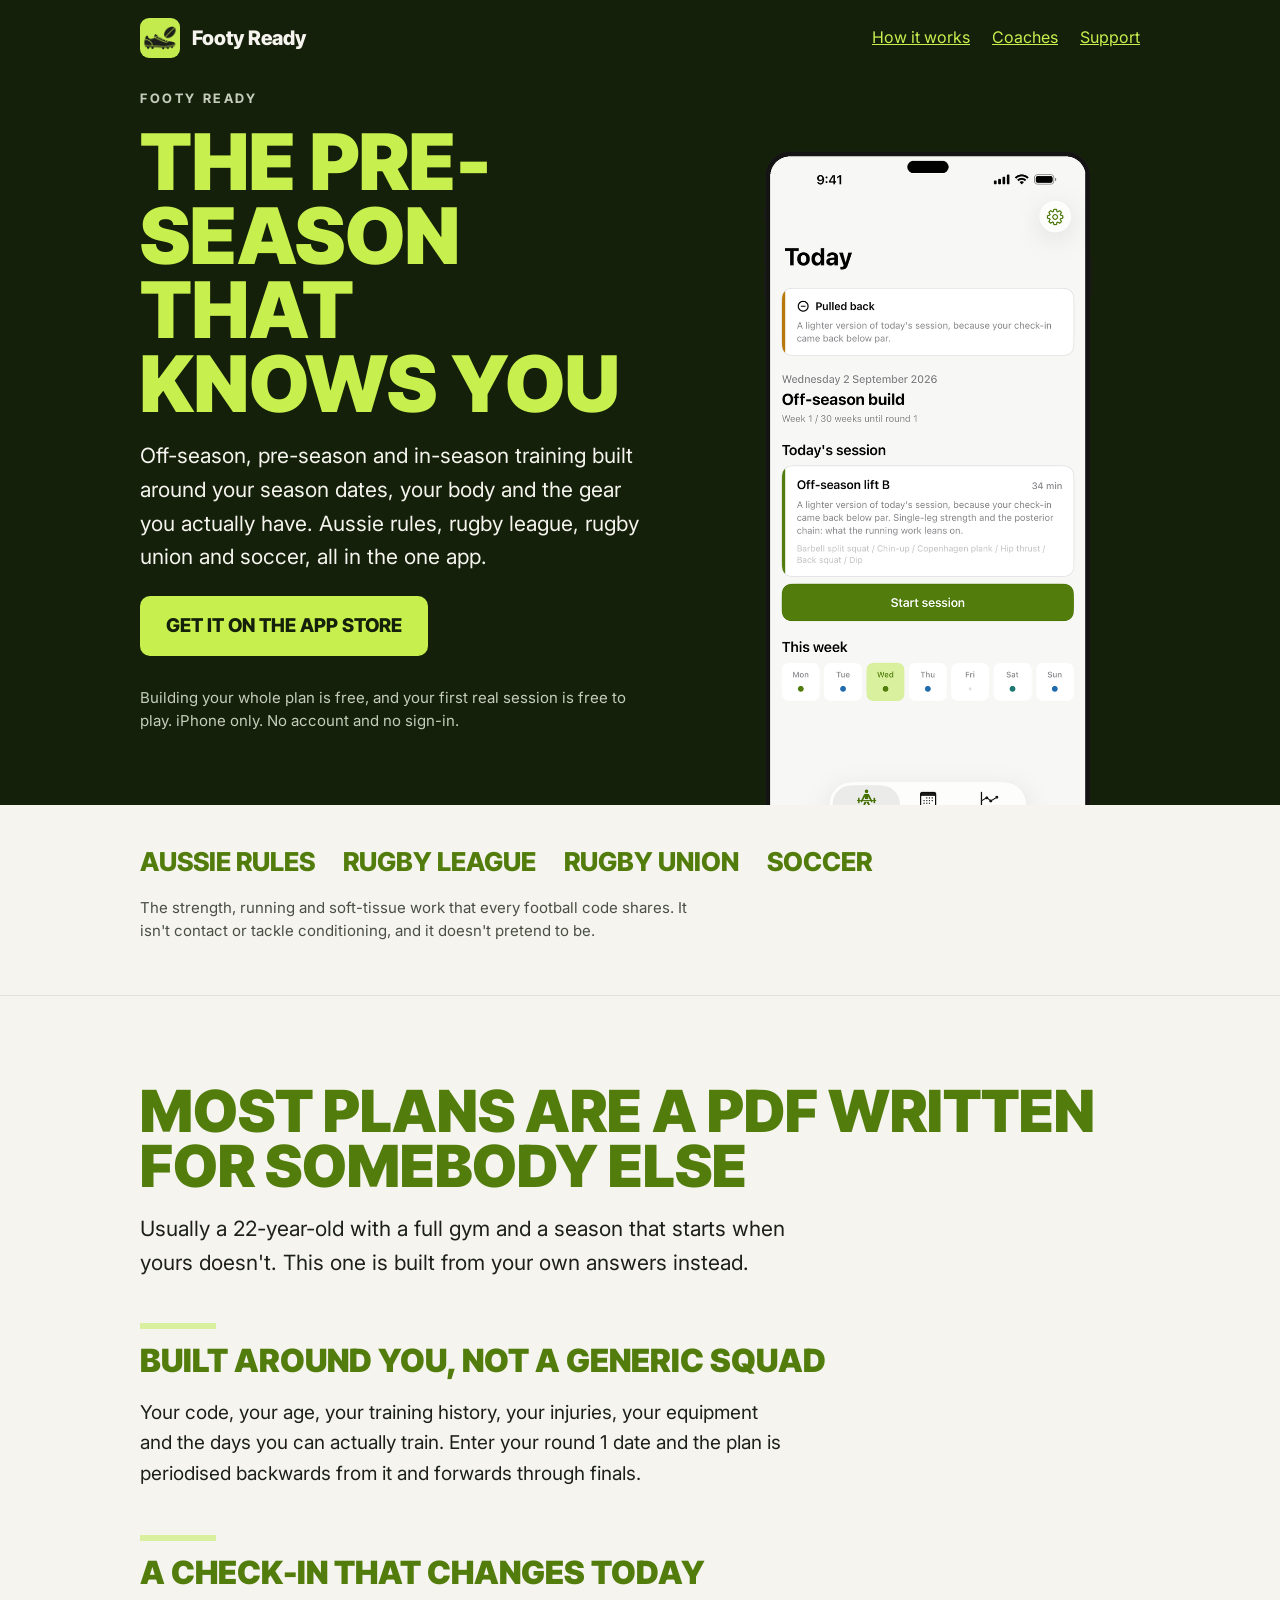
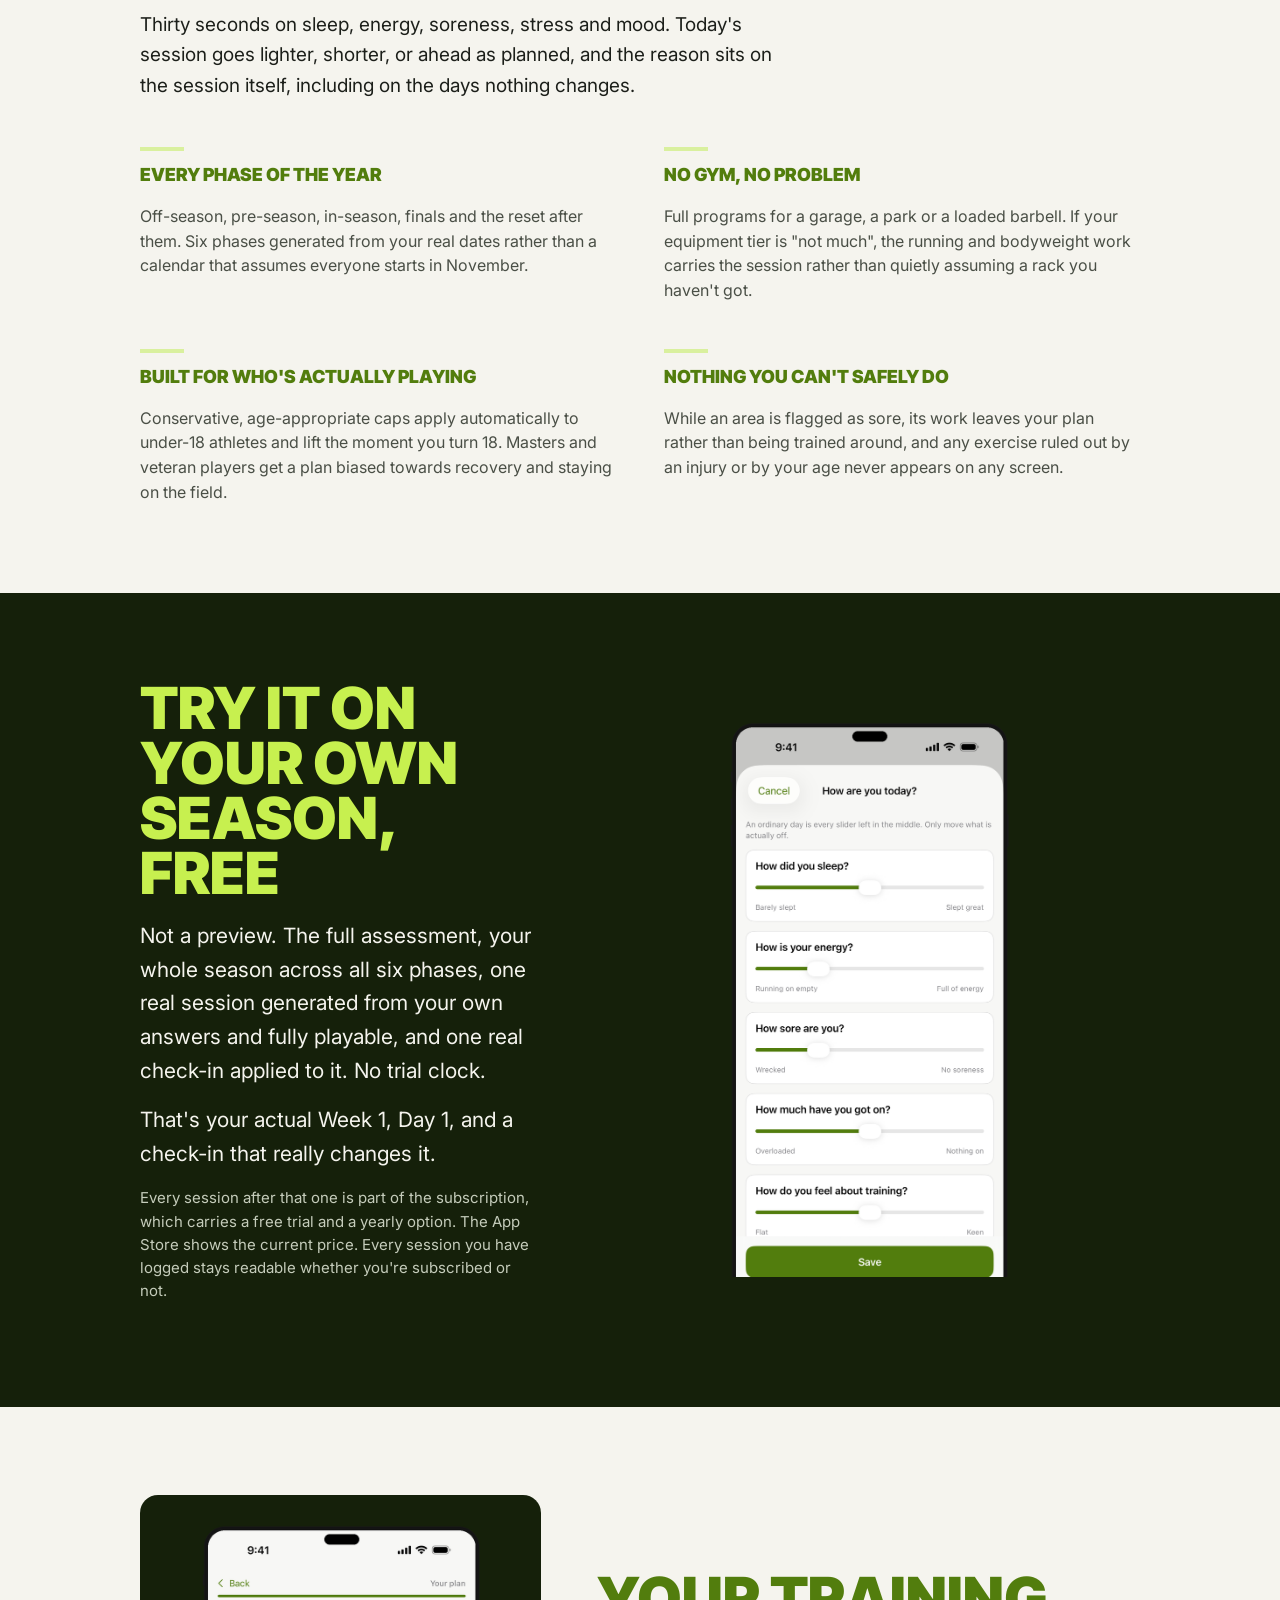
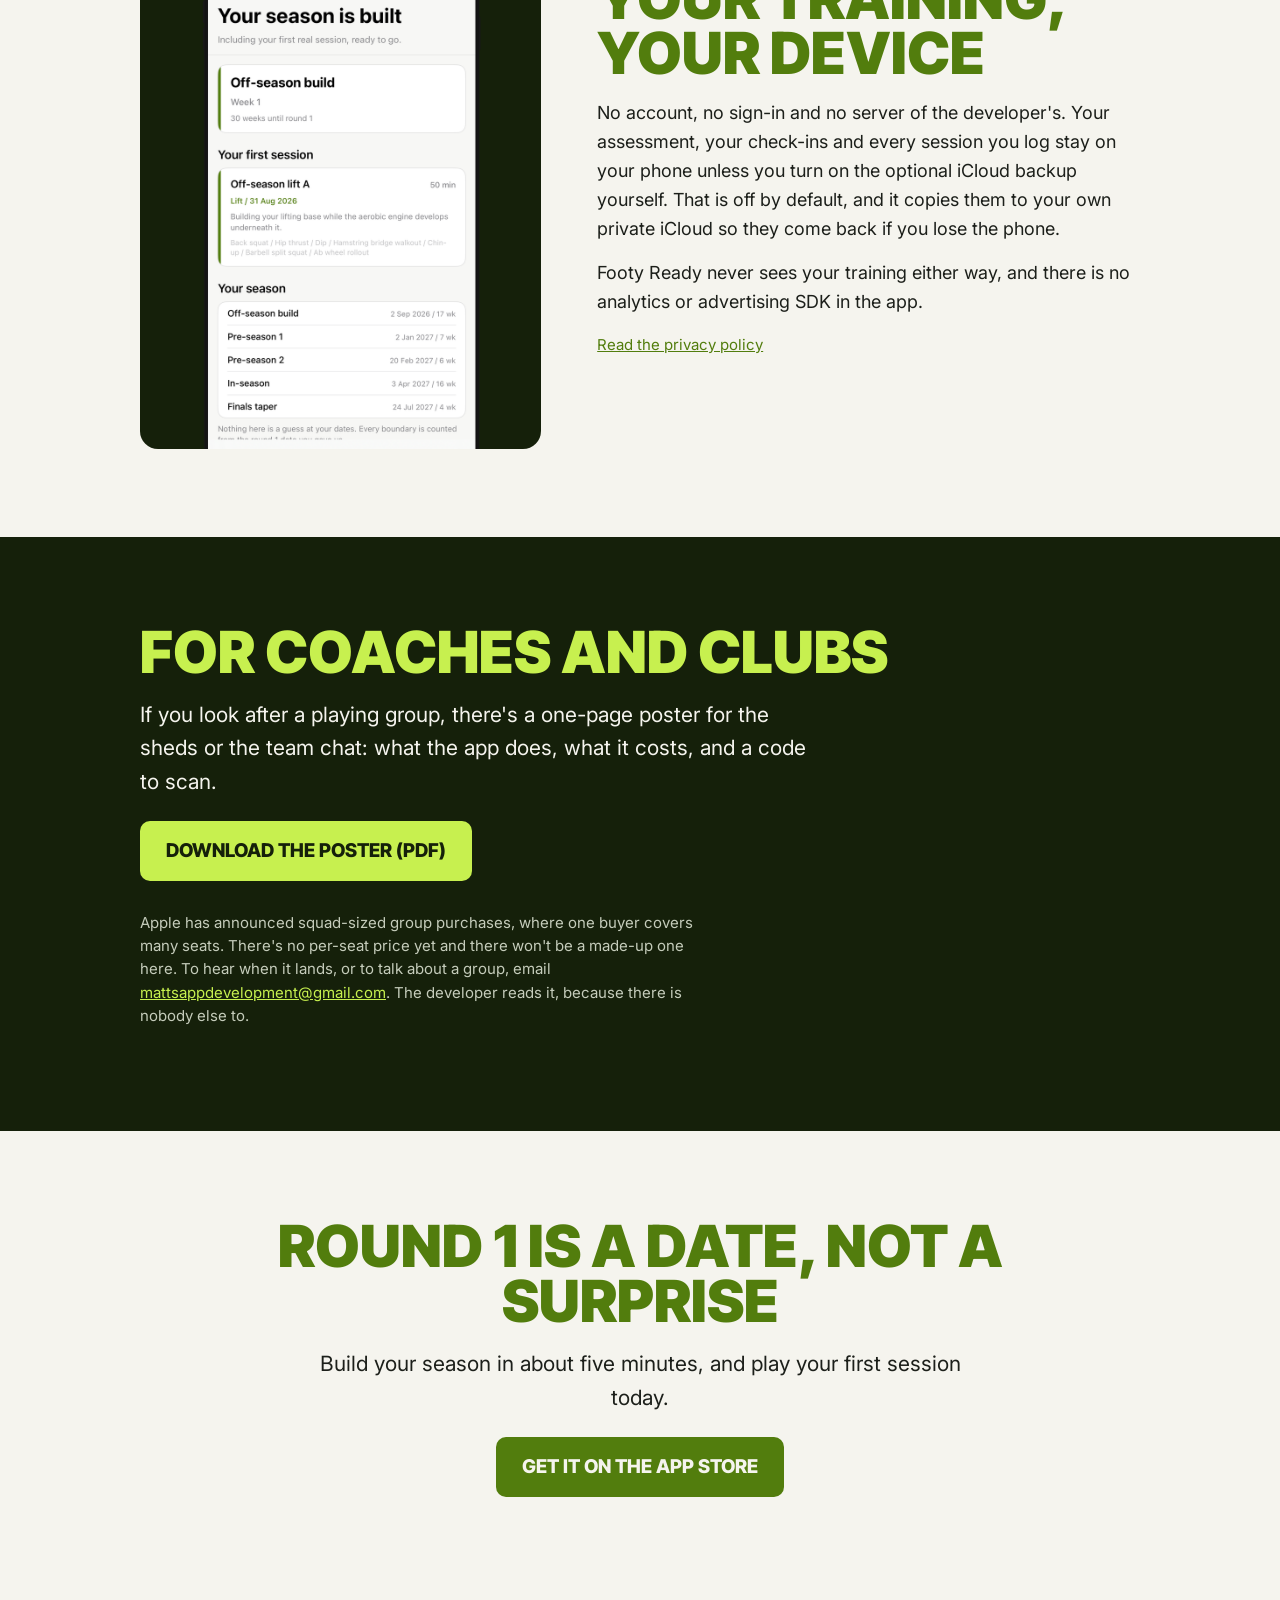
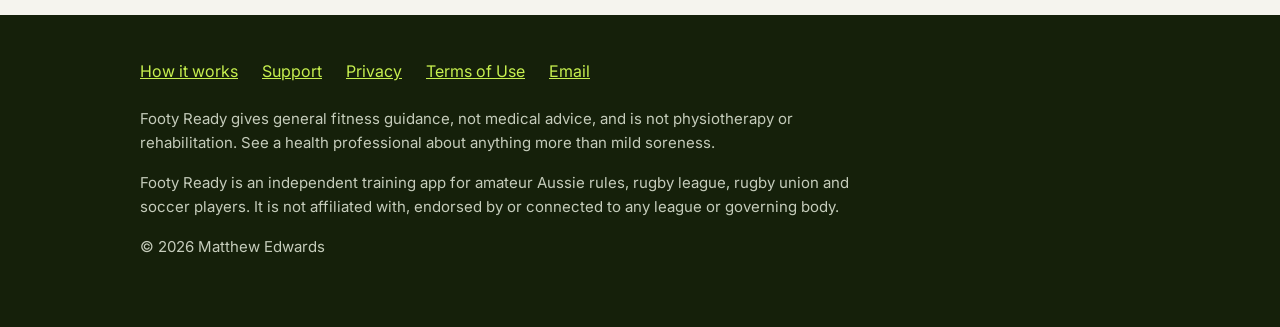
==== index.html @ 03e2efb0 "Bring support and privacy into the brand, and add the methodology page The two pages App Store Conne" ====
<!DOCTYPE html>
<html lang="en-AU">
<head>
<meta charset="UTF-8">
<meta name="viewport" content="width=device-width, initial-scale=1.0">
<title>Footy Ready: Pre-Season Training Plan App</title>
<meta name="description" content="Off-season, pre-season and in-season training built around your season dates, your body and the gear you actually have. For amateur Aussie rules, rugby league, rugby union and soccer players.">
<link rel="canonical" href="https://mattye27888.github.io/footy-ready-pages/">
<meta name="apple-itunes-app" content="app-id=6807821197">
<link rel="icon" href="img/favicon.png">
<link rel="apple-touch-icon" href="img/icon.png">
<meta property="og:type" content="website">
<meta property="og:title" content="Footy Ready: Pre-Season Training Plan App">
<meta property="og:description" content="Training built around your season dates, your body and the gear you actually have. Aussie rules, rugby league, rugby union and soccer.">
<meta property="og:image" content="https://mattye27888.github.io/footy-ready-pages/img/og.png">
<meta property="og:url" content="https://mattye27888.github.io/footy-ready-pages/">
<meta name="twitter:card" content="summary_large_image">

<link rel="stylesheet" href="site.css">

<script type="application/ld+json">
{
  "@context": "https://schema.org",
  "@graph": [
    {
      "@type": "Organization",
      "@id": "https://mattye27888.github.io/footy-ready-pages/#org",
      "name": "Footy Ready",
      "url": "https://mattye27888.github.io/footy-ready-pages/",
      "logo": "https://mattye27888.github.io/footy-ready-pages/img/icon.png",
      "email": "mattsappdevelopment@gmail.com",
      "sameAs": [
        "https://apps.apple.com/au/app/footy-ready-training-plan/id6807821197",
        "https://www.instagram.com/footyreadyapp/"
      ]
    },
    {
      "@type": "WebSite",
      "@id": "https://mattye27888.github.io/footy-ready-pages/#site",
      "url": "https://mattye27888.github.io/footy-ready-pages/",
      "name": "Footy Ready",
      "publisher": { "@id": "https://mattye27888.github.io/footy-ready-pages/#org" },
      "inLanguage": "en-AU"
    },
    {
      "@type": "SoftwareApplication",
      "name": "Footy Ready: Training Plan",
      "applicationCategory": "HealthAndFitnessApplication",
      "operatingSystem": "iOS",
      "url": "https://apps.apple.com/au/app/footy-ready-training-plan/id6807821197",
      "installUrl": "https://apps.apple.com/au/app/footy-ready-training-plan/id6807821197",
      "publisher": { "@id": "https://mattye27888.github.io/footy-ready-pages/#org" },
      "inLanguage": "en-AU",
      "description": "Off-season, pre-season and in-season training built around your season dates, your body and the gear you actually have, for amateur Aussie rules, rugby league, rugby union and soccer players.",
      "offers": {
        "@type": "Offer",
        "price": "0",
        "priceCurrency": "AUD",
        "description": "Free to download. Building your plan and your first session are free; every session after that is part of a subscription."
      }
    }
  ]
}
</script>
</head>
<body>

<header class="olive">
  <div class="wrap">
    <div class="bar">
      <a class="brand" href="./">
        <img src="img/icon.png" alt="">
        <span>Footy Ready</span>
      </a>
      <nav>
        <a href="how-it-works.html">How it works</a>
        <a href="#coaches">Coaches</a>
        <a href="support.html">Support</a>
      </nav>
    </div>
  </div>
</header>

<section class="olive hero">
  <div class="wrap hero-grid">
    <div class="hero-copy">
      <h1><span class="eyebrow">Footy Ready</span>The pre-season that knows you</h1>
      <p class="lede">Off-season, pre-season and in-season training built around your season dates, your body and the gear you actually have. Aussie rules, rugby league, rugby union and soccer, all in the one app.</p>
      <p><a class="cta" href="https://apps.apple.com/au/app/footy-ready-training-plan/id6807821197?ct=website">Get it on the App Store</a></p>
      <p class="note">Building your whole plan is free, and your first real session is free to play. iPhone only. No account and no sign-in.</p>
    </div>
    <figure class="hero-shot">
      <img src="img/shot-why.png" alt="The Today screen in Footy Ready, showing a session pulled back after a below-par check-in, with the reason written on the session.">
    </figure>
  </div>
</section>

<div class="bone codes">
  <div class="wrap">
    <ul>
      <li>Aussie rules</li>
      <li>Rugby league</li>
      <li>Rugby union</li>
      <li>Soccer</li>
    </ul>
    <p class="note">The strength, running and soft-tissue work that every football code shares. It isn't contact or tackle conditioning, and it doesn't pretend to be.</p>
  </div>
</div>

<section class="bone">
  <div class="wrap">
    <h2>Most plans are a PDF written for somebody else</h2>
    <p class="lede">Usually a 22-year-old with a full gym and a season that starts when yours doesn't. This one is built from your own answers instead.</p>

    <div class="features">
      <div class="lead">
        <div class="rule"></div>
        <h3>Built around you, not a generic squad</h3>
        <p>Your code, your age, your training history, your injuries, your equipment and the days you can actually train. Enter your round 1 date and the plan is periodised backwards from it and forwards through finals.</p>
      </div>
      <div class="lead">
        <div class="rule"></div>
        <h3>A check-in that changes today</h3>
        <p>Thirty seconds on sleep, energy, soreness, stress and mood. Today's session goes lighter, shorter, or ahead as planned, and the reason sits on the session itself, including on the days nothing changes.</p>
      </div>
      <div class="minor">
        <div class="rule"></div>
        <h3>Every phase of the year</h3>
        <p>Off-season, pre-season, in-season, finals and the reset after them. Six phases generated from your real dates rather than a calendar that assumes everyone starts in November.</p>
      </div>
      <div class="minor">
        <div class="rule"></div>
        <h3>No gym, no problem</h3>
        <p>Full programs for a garage, a park or a loaded barbell. If your equipment tier is "not much", the running and bodyweight work carries the session rather than quietly assuming a rack you haven't got.</p>
      </div>
      <div class="minor">
        <div class="rule"></div>
        <h3>Built for who's actually playing</h3>
        <p>Conservative, age-appropriate caps apply automatically to under-18 athletes and lift the moment you turn 18. Masters and veteran players get a plan biased towards recovery and staying on the field.</p>
      </div>
      <div class="minor">
        <div class="rule"></div>
        <h3>Nothing you can't safely do</h3>
        <p>While an area is flagged as sore, its work leaves your plan rather than being trained around, and any exercise ruled out by an injury or by your age never appears on any screen.</p>
      </div>
    </div>
  </div>
</section>

<section class="olive">
  <div class="wrap split reverse">
    <figure class="shot">
      <img src="img/shot-checkin.png" alt="The daily readiness check-in in Footy Ready, asking about sleep, energy, soreness, stress and mood.">
    </figure>
    <div>
      <h2>Try it on your own season, free</h2>
      <p class="lede">Not a preview. The full assessment, your whole season across all six phases, one real session generated from your own answers and fully playable, and one real check-in applied to it. No trial clock.</p>
      <p class="lede">That's your actual Week 1, Day 1, and a check-in that really changes it.</p>
      <p class="note">Every session after that one is part of the subscription, which carries a free trial and a yearly option. The App Store shows the current price. Every session you have logged stays readable whether you're subscribed or not.</p>
    </div>
  </div>
</section>

<section class="bone">
  <div class="wrap split">
    <figure class="shot">
      <img src="img/shot-season.png" alt="A season built in Footy Ready, listing the off-season build, two pre-season blocks, the in-season phase and a finals taper, each with its own dates.">
    </figure>
    <div>
      <h2>Your training, your device</h2>
      <p>No account, no sign-in and no server of the developer's. Your assessment, your check-ins and every session you log stay on your phone unless you turn on the optional iCloud backup yourself. That is off by default, and it copies them to your own private iCloud so they come back if you lose the phone.</p>
      <p>Footy Ready never sees your training either way, and there is no analytics or advertising SDK in the app.</p>
      <p class="note"><a href="privacy.html">Read the privacy policy</a></p>
    </div>
  </div>
</section>

<section class="olive" id="coaches">
  <div class="wrap">
    <h2>For coaches and clubs</h2>
    <p class="lede">If you look after a playing group, there's a one-page poster for the sheds or the team chat: what the app does, what it costs, and a code to scan.</p>
    <p><a class="cta" href="club-poster.pdf">Download the poster (PDF)</a></p>
    <p class="note">Apple has announced squad-sized group purchases, where one buyer covers many seats. There's no per-seat price yet and there won't be a made-up one here. To hear when it lands, or to talk about a group, email <a href="mailto:mattsappdevelopment@gmail.com">mattsappdevelopment@gmail.com</a>. The developer reads it, because there is nobody else to.</p>
  </div>
</section>

<section class="bone centre">
  <div class="wrap">
    <h2>Round 1 is a date, not a surprise</h2>
    <p class="lede">Build your season in about five minutes, and play your first session today.</p>
    <p><a class="cta" href="https://apps.apple.com/au/app/footy-ready-training-plan/id6807821197?ct=website">Get it on the App Store</a></p>
  </div>
</section>

<footer>
  <div class="wrap">
    <p class="links">
      <a href="how-it-works.html">How it works</a>
      <a href="support.html">Support</a>
      <a href="privacy.html">Privacy</a>
      <a href="https://www.apple.com/legal/internet-services/itunes/dev/stdeula/">Terms of Use</a>
      <a href="mailto:mattsappdevelopment@gmail.com">Email</a>
    </p>
    <p>Footy Ready gives general fitness guidance, not medical advice, and is not physiotherapy or rehabilitation. See a health professional about anything more than mild soreness.</p>
    <p>Footy Ready is an independent training app for amateur Aussie rules, rugby league, rugby union and soccer players. It is not affiliated with, endorsed by or connected to any league or governing body.</p>
    <p>&copy; 2026 Matthew Edwards</p>
  </div>
</footer>

</body>
</html>
---- site.css ----
/* Colour and type are Marketing/BRAND-KIT.md sections 2 and 3, which come in turn
   from the app's own Theme.swift. Change the app first, the kit second and this
   page third, never the other way around. One accent per section: olive carries
   chartreuse, bone carries field green, and the two greens never meet. */
@font-face {
  font-family: "Inter Tight";
  src: url("fonts/InterTight.woff2") format("woff2-variations");
  font-weight: 100 900;
  font-display: swap;
}
@font-face {
  font-family: "Inter Var";
  src: url("fonts/Inter.woff2") format("woff2-variations");
  font-weight: 100 900;
  font-display: swap;
}

:root {
  --olive: #15200A;
  --chartreuse: #C7F04F;
  --bone: #F5F4EE;
  --ink: #1C1F1A;
  --field: #527D0D;
  --tint: #D9F09E;
  --hairline: #E0E0E0;
  --ink-soft: #4A4F46;
  --bone-soft: #C5CCBB;
  --head: "Inter Tight", -apple-system, BlinkMacSystemFont, "Segoe UI", Roboto, sans-serif;
  --body: "Inter Var", -apple-system, BlinkMacSystemFont, "Segoe UI", Roboto, sans-serif;
}

* { box-sizing: border-box; }
html { scroll-behavior: smooth; }

body {
  margin: 0;
  background: var(--bone);
  color: var(--ink);
  font-family: var(--body);
  font-optical-sizing: auto;
  font-size: 18px;
  line-height: 1.6;
  -webkit-font-smoothing: antialiased;
}

.wrap { max-width: 1040px; margin: 0 auto; padding: 0 20px; }

section { padding: 64px 0; }
.olive { background: var(--olive); color: var(--bone); }
.bone { background: var(--bone); color: var(--ink); }

h1, h2, h3 {
  font-family: var(--head);
  font-weight: 900;
  line-height: 0.95;
  margin: 0 0 18px;
  text-transform: uppercase;
}
h1 { font-size: clamp(40px, 8vw, 78px); }
/* The brand sits inside the H1 so the page's main heading names the product as
   well as the promise, without a second headline competing in the hero. */
.eyebrow {
  display: block;
  font-size: 13px;
  font-weight: 700;
  letter-spacing: 0.2em;
  line-height: 1;
  color: var(--bone-soft);
  margin-bottom: 20px;
}
h2 { font-size: clamp(32px, 6vw, 58px); }
h3 { font-size: 20px; line-height: 1.15; }
.olive h1, .olive h2, .olive h3 { color: var(--chartreuse); }
.bone h2, .bone h3 { color: var(--field); }

p { margin: 0 0 16px; }
.lede { font-size: clamp(18px, 2.1vw, 21px); max-width: 32em; }
.note { font-size: 15px; line-height: 1.55; max-width: 38em; }
.olive .note { color: var(--bone-soft); }
.bone .note { color: var(--ink-soft); }

a { color: inherit; }
.olive a { color: var(--chartreuse); }
.bone a { color: var(--field); }

.bar {
  display: flex; align-items: center; justify-content: space-between;
  gap: 16px; padding: 18px 0 6px;
}
.brand { display: flex; align-items: center; gap: 12px; text-decoration: none; }
.brand img { width: 40px; height: 40px; border-radius: 9px; display: block; }
.brand span { font-family: var(--head); font-weight: 800; font-size: 20px; color: var(--bone); white-space: nowrap; }
.bar nav { font-size: 16px; white-space: nowrap; }
.bar nav a { margin-left: 18px; }

.hero { padding-top: 28px; padding-bottom: 0; }
.hero-grid { display: grid; gap: 32px; align-items: end; grid-template-columns: 1fr; }
.hero-shot { margin: 0; }
.hero-shot img { width: 100%; max-width: 300px; height: auto; display: block; margin: 0 auto; }

.cta {
  display: inline-block;
  background: var(--chartreuse);
  font-family: var(--head);
  font-weight: 800;
  font-size: 19px;
  text-transform: uppercase;
  text-decoration: none;
  padding: 15px 26px;
  border-radius: 10px;
  margin: 6px 0 14px;
}
.olive .cta { background: var(--chartreuse); color: var(--olive); }
.bone .cta { background: var(--field); color: var(--bone); }

.codes { padding: 36px 0; border-bottom: 1px solid var(--hairline); }
.codes ul {
  list-style: none; margin: 0 0 14px; padding: 0;
  display: flex; flex-wrap: wrap; gap: 8px 28px;
  font-family: var(--head); font-weight: 800; text-transform: uppercase;
  font-size: clamp(18px, 2.6vw, 26px); color: var(--field);
}

.features { display: grid; gap: 34px; grid-template-columns: 1fr; margin-top: 44px; }
.features p { margin: 0; }
.features .rule { width: 44px; height: 4px; background: var(--tint); margin-bottom: 14px; }
.features .lead .rule { width: 76px; height: 6px; }
.features .lead h3 { font-size: clamp(23px, 3vw, 32px); }
.features .lead p { font-size: 19px; max-width: 34em; }
.features .minor h3 { font-size: 18px; }
.features .minor p { font-size: 16px; line-height: 1.55; }
.bone .features .minor p { color: var(--ink-soft); }

.split { display: grid; gap: 36px; align-items: center; grid-template-columns: 1fr; }
.split .shot { margin: 0; }
/* The device crops carry their own olive ground, so on a bone section the figure
   becomes a deliberate olive panel rather than a stray dark rectangle. */
.bone .split .shot {
  background: var(--olive);
  border-radius: 18px;
  overflow: hidden;
  padding: 30px 0 0;
}
.split .shot img { width: 100%; max-width: 280px; height: auto; display: block; margin: 0 auto; }

.centre { text-align: center; }
.centre .lede { margin-left: auto; margin-right: auto; }

footer { background: var(--olive); color: var(--bone-soft); padding: 44px 0 52px; font-size: 15px; }
footer a { color: var(--chartreuse); }
footer .links { margin-bottom: 22px; font-size: 16px; }
footer .links a { margin-right: 20px; display: inline-block; }
footer p { max-width: 48em; }

@media (max-width: 420px) {
  .brand img { width: 34px; height: 34px; }
  .brand span { font-size: 18px; }
  .bar nav { font-size: 15px; }
  .bar nav a { margin-left: 14px; }
}

@media (min-width: 760px) {
  section { padding: 88px 0; }
  .hero-grid { grid-template-columns: 1.1fr 0.9fr; gap: 52px; }
  .hero-shot img { max-width: 330px; }
  .hero-copy { padding-bottom: 56px; }
  .features { grid-template-columns: 1fr 1fr; gap: 46px 48px; }
  .features .lead { grid-column: 1 / -1; }
  .split { grid-template-columns: 0.85fr 1.15fr; gap: 56px; }
  .split.reverse .shot { order: 2; }
}

/* ---------------------------------------------------------------------------
   Document pages: support, privacy, how it works. Same shell as the landing
   page, a prose measure instead of a grid, and the display sizes stepped down
   because a 78px uppercase page title is a hero, not a heading. Bone ground
   throughout, so the accent is field green and never chartreuse.
   --------------------------------------------------------------------------- */

.doc .wrap { max-width: 680px; }
.doc { padding-top: 52px; }
.doc h1 { font-size: clamp(30px, 5.4vw, 46px); color: var(--field); margin-bottom: 14px; }
.doc h2 { font-size: clamp(21px, 3vw, 27px); margin: 44px 0 14px; }
.doc h3 { font-size: 19px; margin: 30px 0 8px; text-transform: none; letter-spacing: -0.01em; }
.doc p { max-width: 34em; }
.doc .meta {
  font-family: var(--head); font-weight: 700; font-size: 13px;
  letter-spacing: 0.16em; text-transform: uppercase;
  color: var(--ink-soft); margin: 0 0 34px;
}
.doc ul { max-width: 34em; margin: 0 0 16px; padding-left: 22px; }
.doc li { margin-bottom: 8px; }
.doc .lede { margin-bottom: 26px; }

/* A question and its answer are one unit, so the answer must not be able to
   drift away from its heading. */
.doc h3 + p { margin-top: 0; }

/* The engine descriptions that are the app's own behaviour rather than
   published research. Section C of the stat bank requires them to be labelled
   as such and never given an academic source line. */
.doc .plan {
  border-left: 4px solid var(--tint);
  padding: 2px 0 2px 18px;
  margin: 26px 0;
}
.doc .plan p:last-child { margin-bottom: 0; }
.doc .plan .tag {
  display: block;
  font-family: var(--head); font-weight: 800; font-size: 12px;
  letter-spacing: 0.16em; text-transform: uppercase;
  color: var(--field); margin-bottom: 8px;
}

/* Citations. The named study and its population are the point, so they are
   readable text rather than a superscript nobody opens. */
.doc .cite {
  font-size: 15px; line-height: 1.5; color: var(--ink-soft);
  max-width: 34em; margin: 0 0 16px;
}

.doc .tbl { width: 100%; border-collapse: collapse; margin: 0 0 20px; font-size: 16px; }
.doc .tbl th, .doc .tbl td {
  text-align: left; vertical-align: top;
  padding: 11px 14px 11px 0; border-bottom: 1px solid var(--hairline);
}
.doc .tbl th {
  font-family: var(--head); font-weight: 800; font-size: 13px;
  letter-spacing: 0.1em; text-transform: uppercase; color: var(--field);
  border-bottom-width: 2px;
}
.doc .tbl td:first-child { font-weight: 600; padding-right: 20px; }

.doc .end { margin-top: 48px; padding-top: 32px; border-top: 1px solid var(--hairline); }

/* Three nav items plus the wordmark overflow a narrow phone, and the bar is
   nowrap so it would overflow silently rather than wrapping. */
.bar { flex-wrap: wrap; }
@media (max-width: 520px) {
  .bar nav { font-size: 15px; }
  .bar nav a { margin-left: 13px; }
}
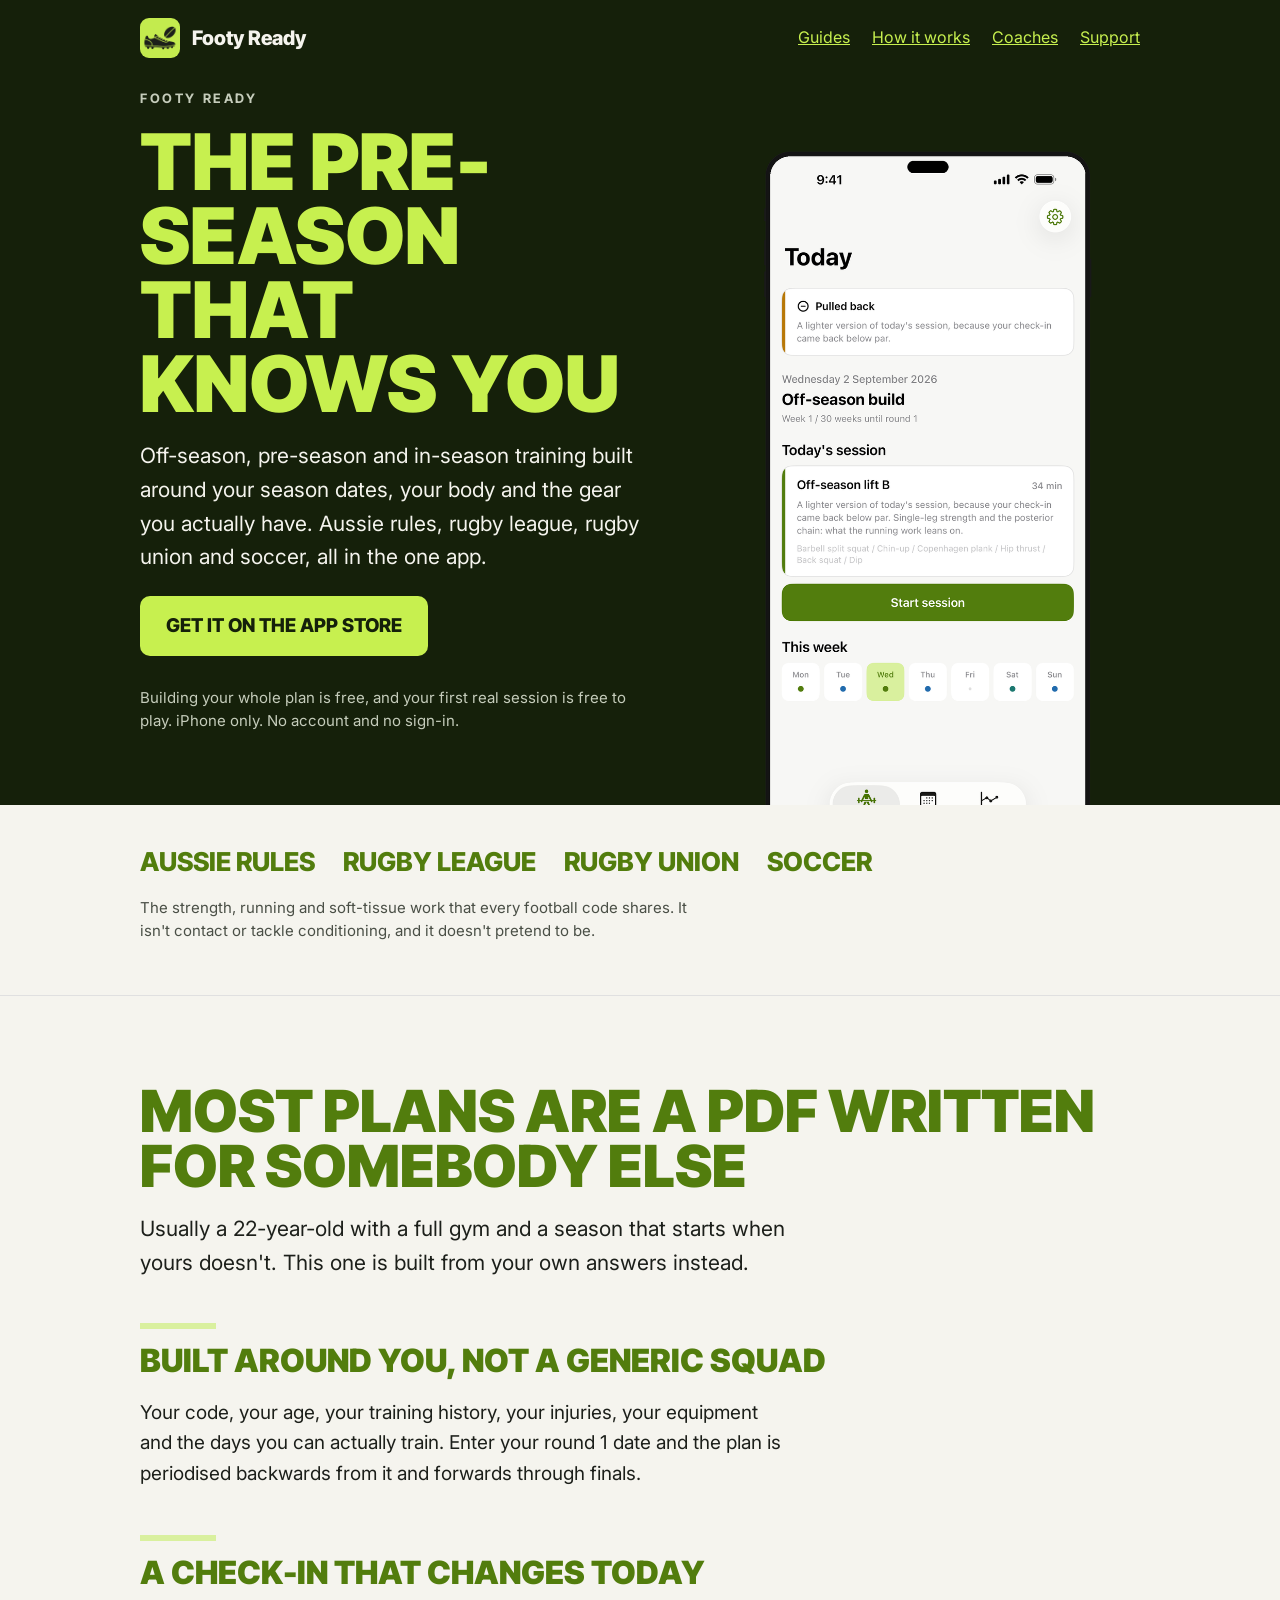
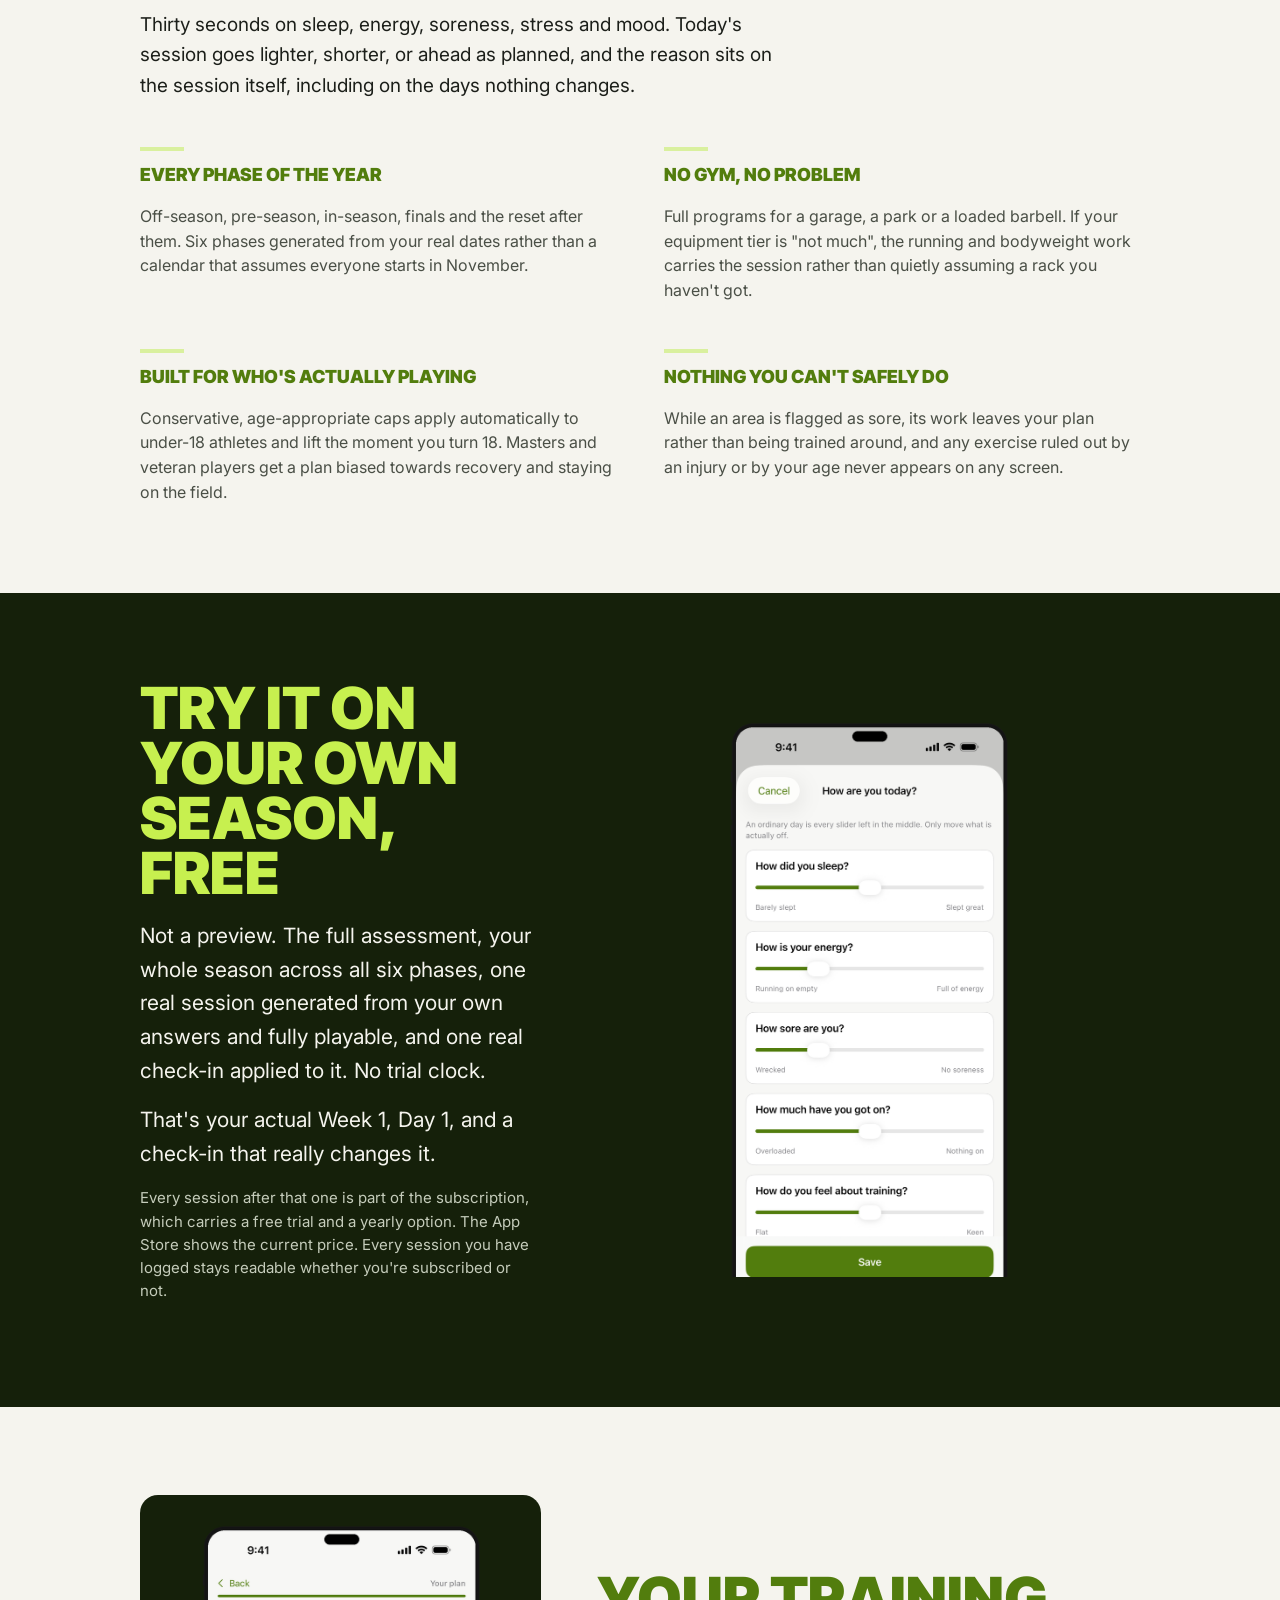
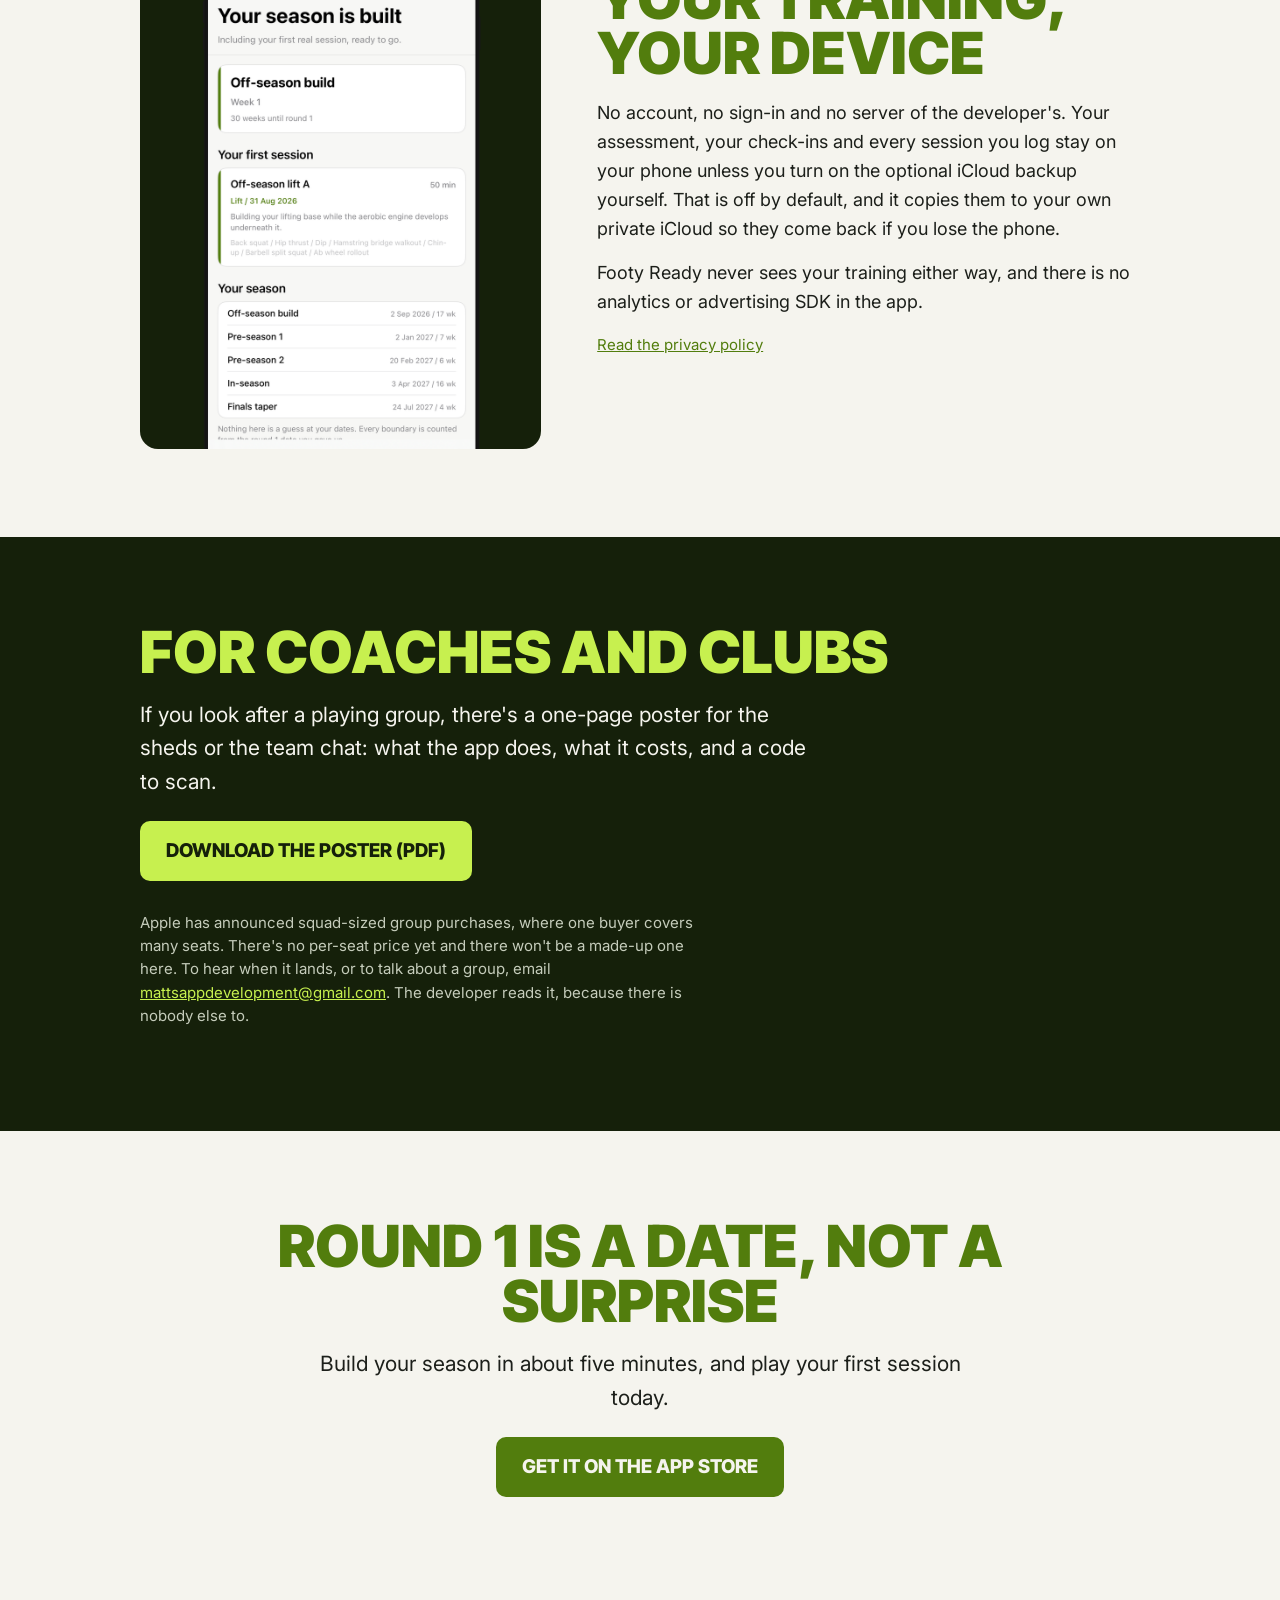
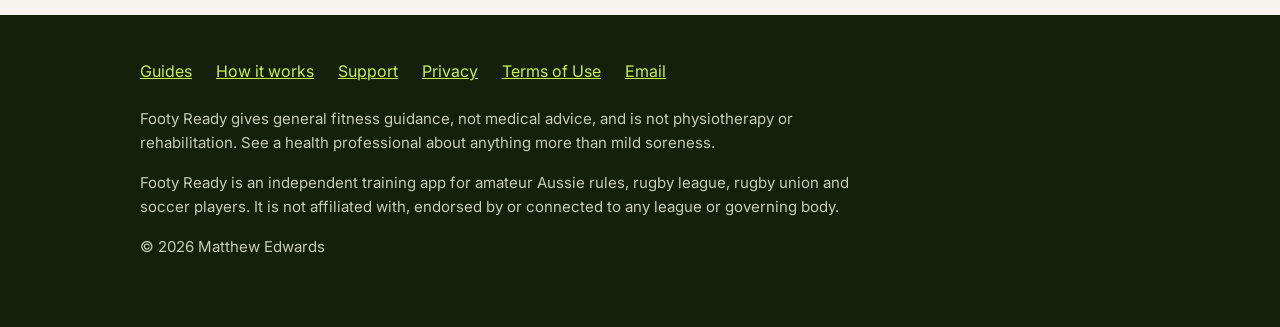
==== commit 71d46d75: "Add the six guides and the hub The finite guide library from the plan, reworked from carousels C1, C" ====
--- a/index.html
+++ b/index.html
@@ -73,6 +73,7 @@
         <span>Footy Ready</span>
       </a>
       <nav>
+        <a href="guides.html">Guides</a>
         <a href="how-it-works.html">How it works</a>
         <a href="#coaches">Coaches</a>
         <a href="support.html">Support</a>
@@ -195,6 +196,7 @@
 <footer>
   <div class="wrap">
     <p class="links">
+      <a href="guides.html">Guides</a>
       <a href="how-it-works.html">How it works</a>
       <a href="support.html">Support</a>
       <a href="privacy.html">Privacy</a>
--- a/site.css
+++ b/site.css
@@ -240,3 +240,34 @@
   .bar nav { font-size: 15px; }
   .bar nav a { margin-left: 13px; }
 }
+
+/* ---------------------------------------------------------------------------
+   The guide hub. Cards carry no dates, because the set is finite and complete:
+   a date implies a cadence nobody has committed to, and it is the first thing
+   to look stale.
+   --------------------------------------------------------------------------- */
+
+.cards { display: grid; gap: 0; margin: 34px 0 0; }
+.cards a {
+  display: block; text-decoration: none;
+  padding: 24px 0; border-top: 1px solid var(--hairline);
+}
+.cards a:last-child { border-bottom: 1px solid var(--hairline); }
+.cards h3 {
+  font-family: var(--head); font-weight: 900; text-transform: uppercase;
+  font-size: clamp(19px, 2.4vw, 23px); line-height: 1.05;
+  color: var(--field); margin: 0 0 8px;
+}
+.cards p { margin: 0; font-size: 16px; line-height: 1.5; color: var(--ink-soft); max-width: 38em; }
+
+/* A highlight lifted from the carousel it was written for. One or two a page:
+   more and the page is shouting rather than making a point. */
+.doc .pull {
+  font-family: var(--head); font-weight: 800;
+  font-size: clamp(20px, 2.6vw, 26px); line-height: 1.15;
+  color: var(--field); text-transform: none;
+  max-width: 22em; margin: 30px 0;
+  padding-left: 18px; border-left: 6px solid var(--tint);
+}
+
+.doc .backlink { margin-top: 40px; font-size: 16px; }
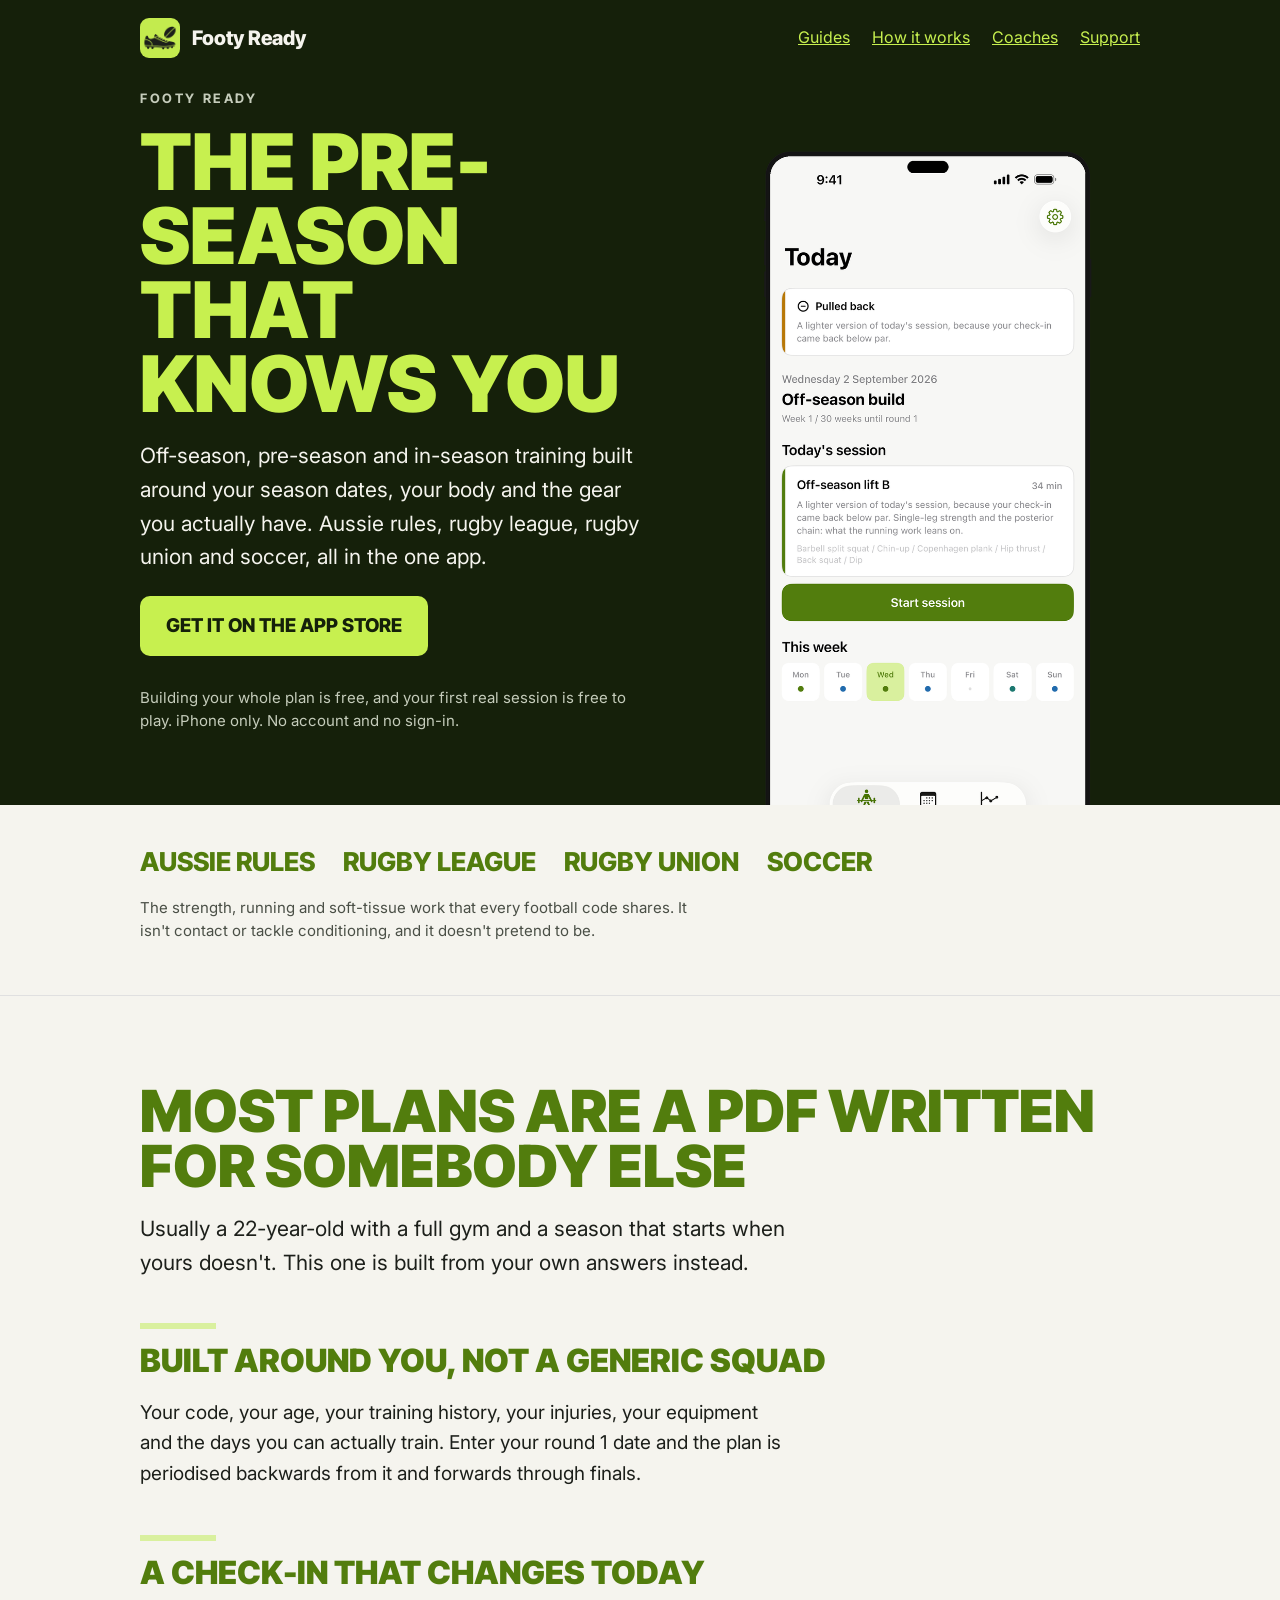
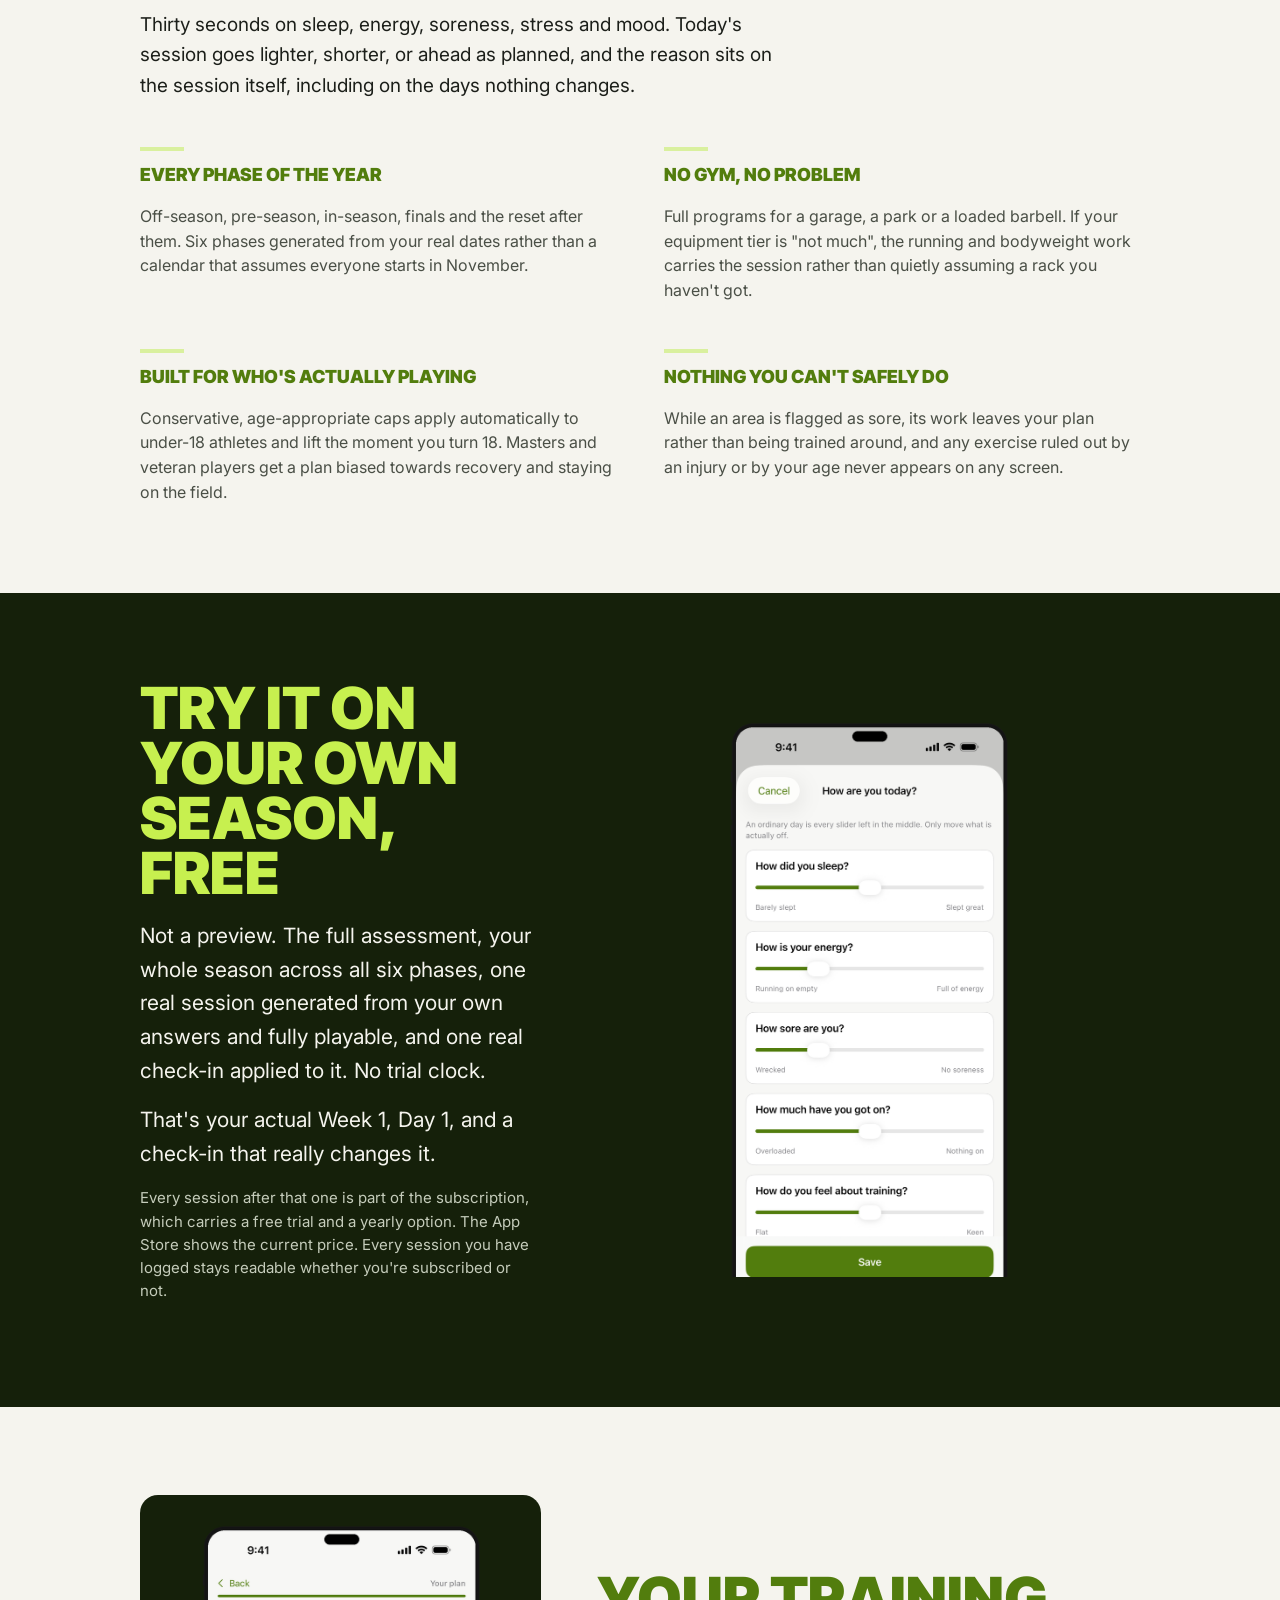
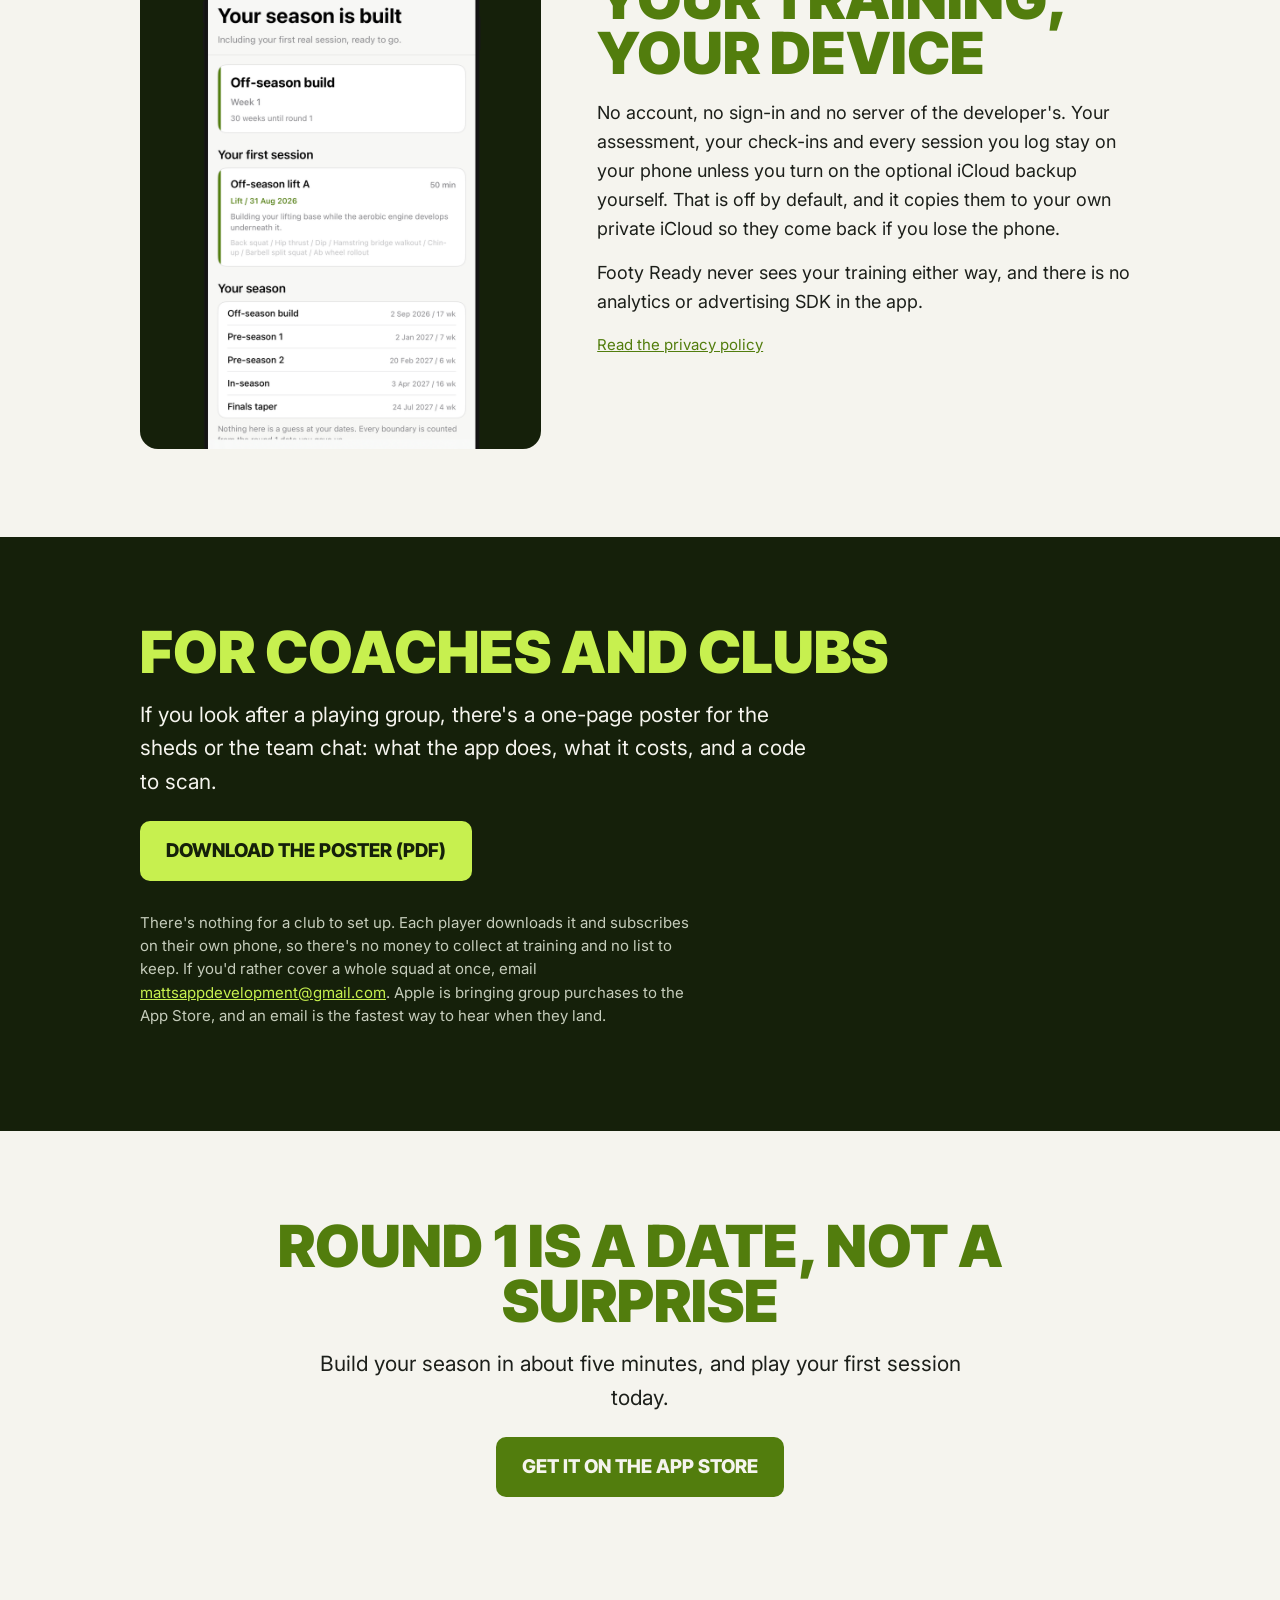
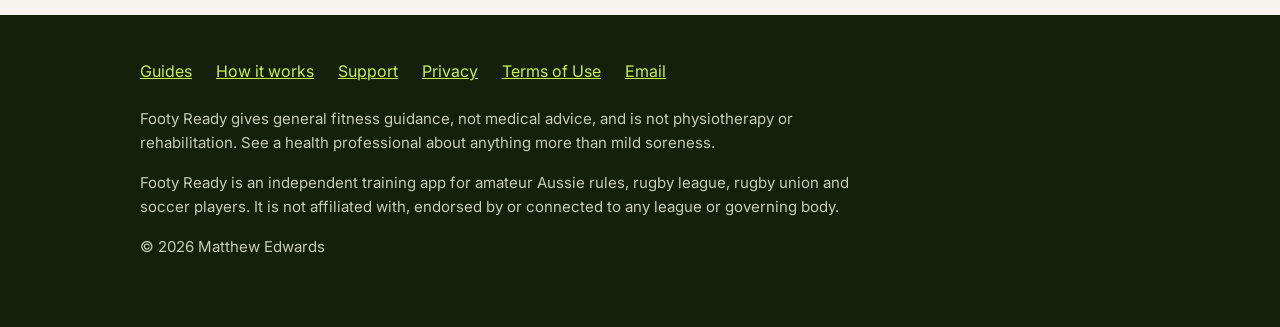
==== commit e9acfc93: "Give the coaches section something a coach can act on Matthew's note on the live site was that he di" ====
--- a/index.html
+++ b/index.html
@@ -5,15 +5,15 @@
 <meta name="viewport" content="width=device-width, initial-scale=1.0">
 <title>Footy Ready: Pre-Season Training Plan App</title>
 <meta name="description" content="Off-season, pre-season and in-season training built around your season dates, your body and the gear you actually have. For amateur Aussie rules, rugby league, rugby union and soccer players.">
-<link rel="canonical" href="https://mattye27888.github.io/footy-ready-pages/">
+<link rel="canonical" href="https://footyreadyapp.com.au/">
 <meta name="apple-itunes-app" content="app-id=6807821197">
 <link rel="icon" href="img/favicon.png">
 <link rel="apple-touch-icon" href="img/icon.png">
 <meta property="og:type" content="website">
 <meta property="og:title" content="Footy Ready: Pre-Season Training Plan App">
 <meta property="og:description" content="Training built around your season dates, your body and the gear you actually have. Aussie rules, rugby league, rugby union and soccer.">
-<meta property="og:image" content="https://mattye27888.github.io/footy-ready-pages/img/og.png">
-<meta property="og:url" content="https://mattye27888.github.io/footy-ready-pages/">
+<meta property="og:image" content="https://footyreadyapp.com.au/img/og.png">
+<meta property="og:url" content="https://footyreadyapp.com.au/">
 <meta name="twitter:card" content="summary_large_image">
 
 <link rel="stylesheet" href="site.css">
@@ -24,10 +24,10 @@
   "@graph": [
     {
       "@type": "Organization",
-      "@id": "https://mattye27888.github.io/footy-ready-pages/#org",
+      "@id": "https://footyreadyapp.com.au/#org",
       "name": "Footy Ready",
-      "url": "https://mattye27888.github.io/footy-ready-pages/",
-      "logo": "https://mattye27888.github.io/footy-ready-pages/img/icon.png",
+      "url": "https://footyreadyapp.com.au/",
+      "logo": "https://footyreadyapp.com.au/img/icon.png",
       "email": "mattsappdevelopment@gmail.com",
       "sameAs": [
         "https://apps.apple.com/au/app/footy-ready-training-plan/id6807821197",
@@ -36,10 +36,10 @@
     },
     {
       "@type": "WebSite",
-      "@id": "https://mattye27888.github.io/footy-ready-pages/#site",
-      "url": "https://mattye27888.github.io/footy-ready-pages/",
+      "@id": "https://footyreadyapp.com.au/#site",
+      "url": "https://footyreadyapp.com.au/",
       "name": "Footy Ready",
-      "publisher": { "@id": "https://mattye27888.github.io/footy-ready-pages/#org" },
+      "publisher": { "@id": "https://footyreadyapp.com.au/#org" },
       "inLanguage": "en-AU"
     },
     {
@@ -49,7 +49,7 @@
       "operatingSystem": "iOS",
       "url": "https://apps.apple.com/au/app/footy-ready-training-plan/id6807821197",
       "installUrl": "https://apps.apple.com/au/app/footy-ready-training-plan/id6807821197",
-      "publisher": { "@id": "https://mattye27888.github.io/footy-ready-pages/#org" },
+      "publisher": { "@id": "https://footyreadyapp.com.au/#org" },
       "inLanguage": "en-AU",
       "description": "Off-season, pre-season and in-season training built around your season dates, your body and the gear you actually have, for amateur Aussie rules, rugby league, rugby union and soccer players.",
       "offers": {
@@ -181,7 +181,7 @@
     <h2>For coaches and clubs</h2>
     <p class="lede">If you look after a playing group, there's a one-page poster for the sheds or the team chat: what the app does, what it costs, and a code to scan.</p>
     <p><a class="cta" href="club-poster.pdf">Download the poster (PDF)</a></p>
-    <p class="note">Apple has announced squad-sized group purchases, where one buyer covers many seats. There's no per-seat price yet and there won't be a made-up one here. To hear when it lands, or to talk about a group, email <a href="mailto:mattsappdevelopment@gmail.com">mattsappdevelopment@gmail.com</a>. The developer reads it, because there is nobody else to.</p>
+    <p class="note">There's nothing for a club to set up. Each player downloads it and subscribes on their own phone, so there's no money to collect at training and no list to keep. If you'd rather cover a whole squad at once, email <a href="mailto:mattsappdevelopment@gmail.com">mattsappdevelopment@gmail.com</a>. Apple is bringing group purchases to the App Store, and an email is the fastest way to hear when they land.</p>
   </div>
 </section>
 
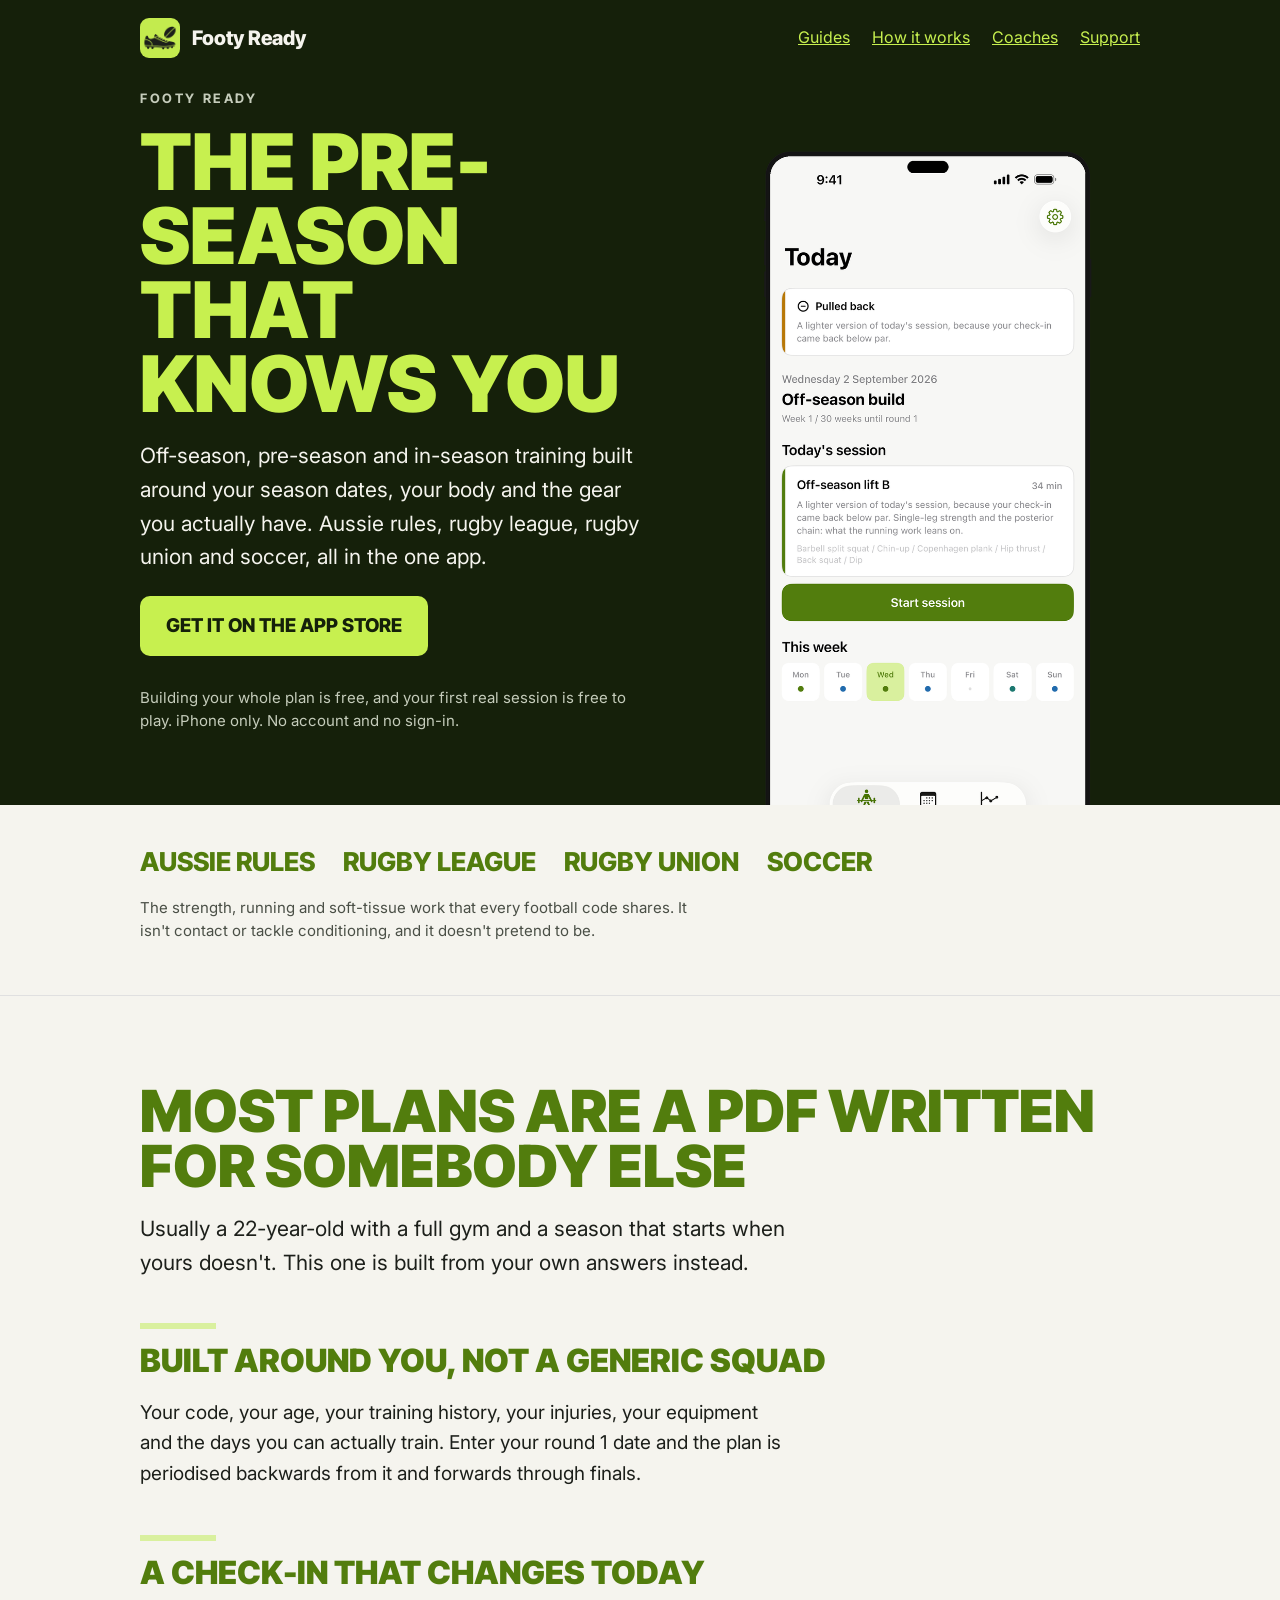
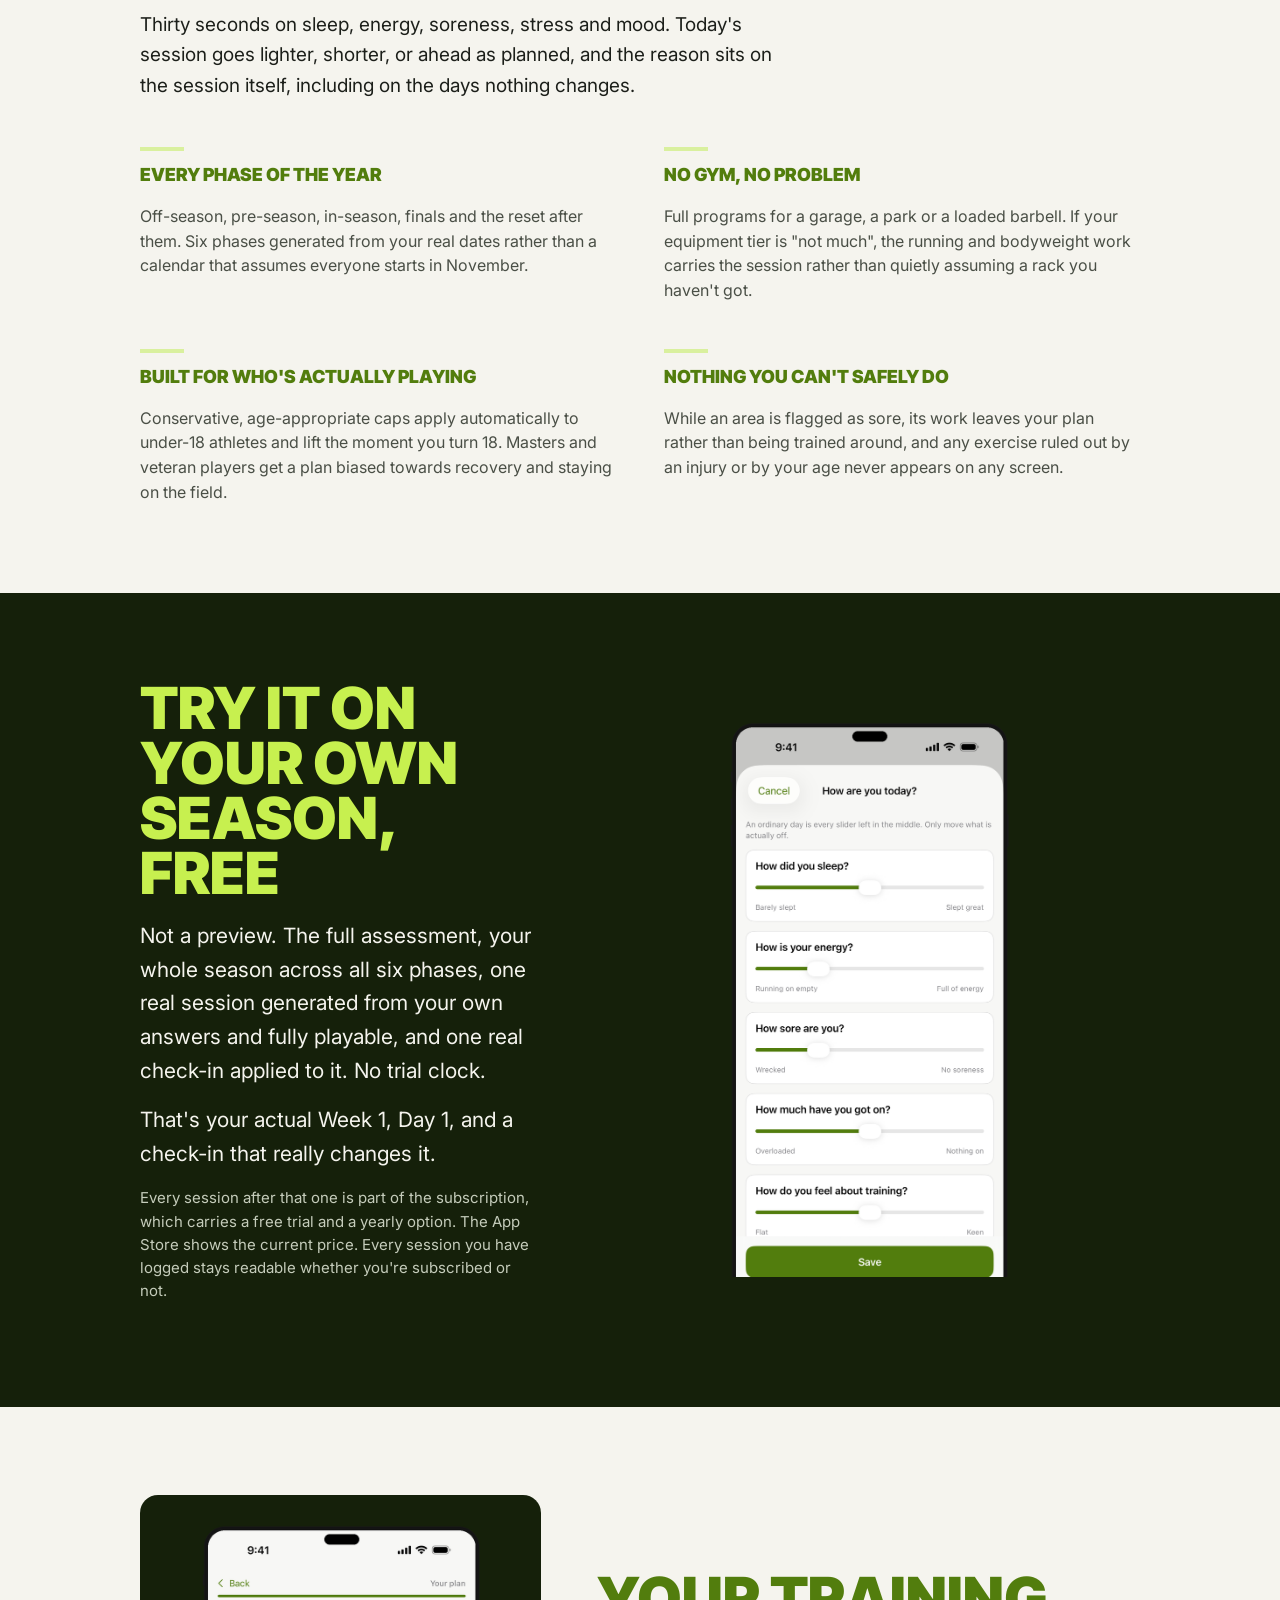
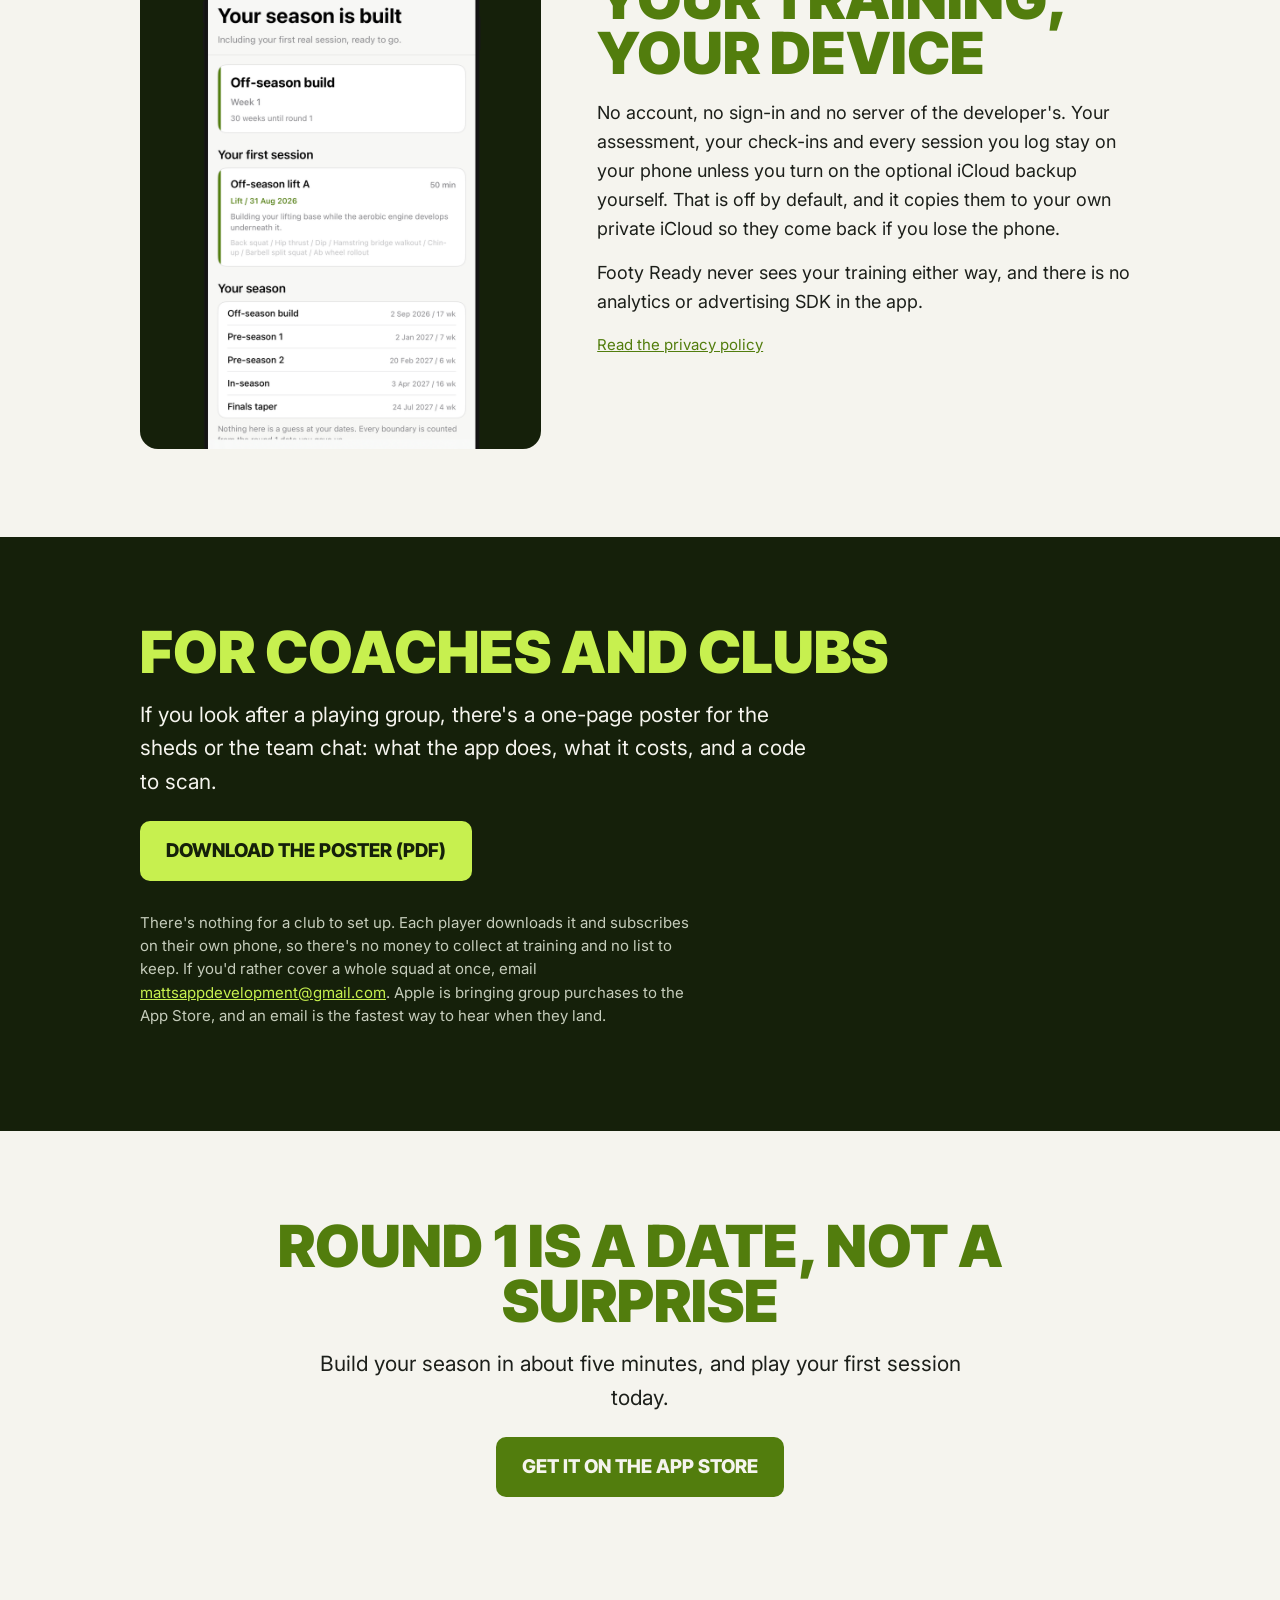
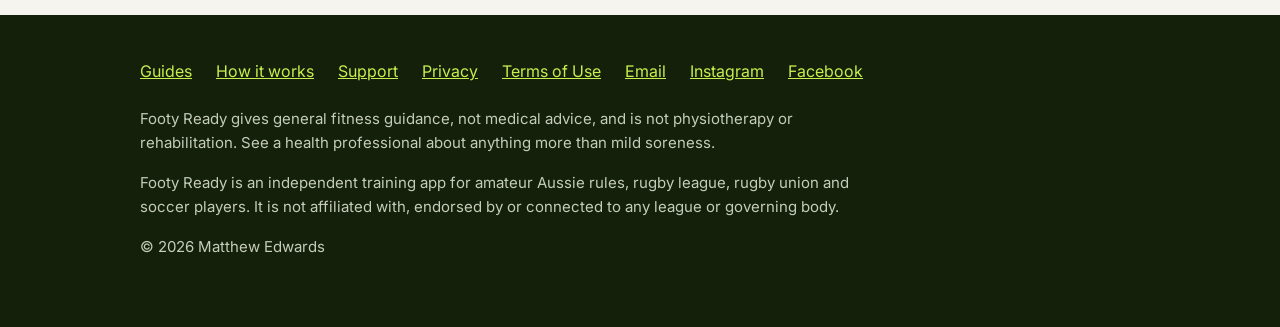
==== commit cd9434d0: "Link the socials from every footer, and add Facebook to sameAs Matthew's second piece of feedback wa" ====
--- a/index.html
+++ b/index.html
@@ -31,7 +31,8 @@
       "email": "mattsappdevelopment@gmail.com",
       "sameAs": [
         "https://apps.apple.com/au/app/footy-ready-training-plan/id6807821197",
-        "https://www.instagram.com/footyreadyapp/"
+        "https://www.instagram.com/footyreadyapp/",
+        "https://www.facebook.com/profile.php?id=61594351435169"
       ]
     },
     {
@@ -202,6 +203,8 @@
       <a href="privacy.html">Privacy</a>
       <a href="https://www.apple.com/legal/internet-services/itunes/dev/stdeula/">Terms of Use</a>
       <a href="mailto:mattsappdevelopment@gmail.com">Email</a>
+      <a href="https://www.instagram.com/footyreadyapp/">Instagram</a>
+      <a href="https://www.facebook.com/profile.php?id=61594351435169">Facebook</a>
     </p>
     <p>Footy Ready gives general fitness guidance, not medical advice, and is not physiotherapy or rehabilitation. See a health professional about anything more than mild soreness.</p>
     <p>Footy Ready is an independent training app for amateur Aussie rules, rugby league, rugby union and soccer players. It is not affiliated with, endorsed by or connected to any league or governing body.</p>
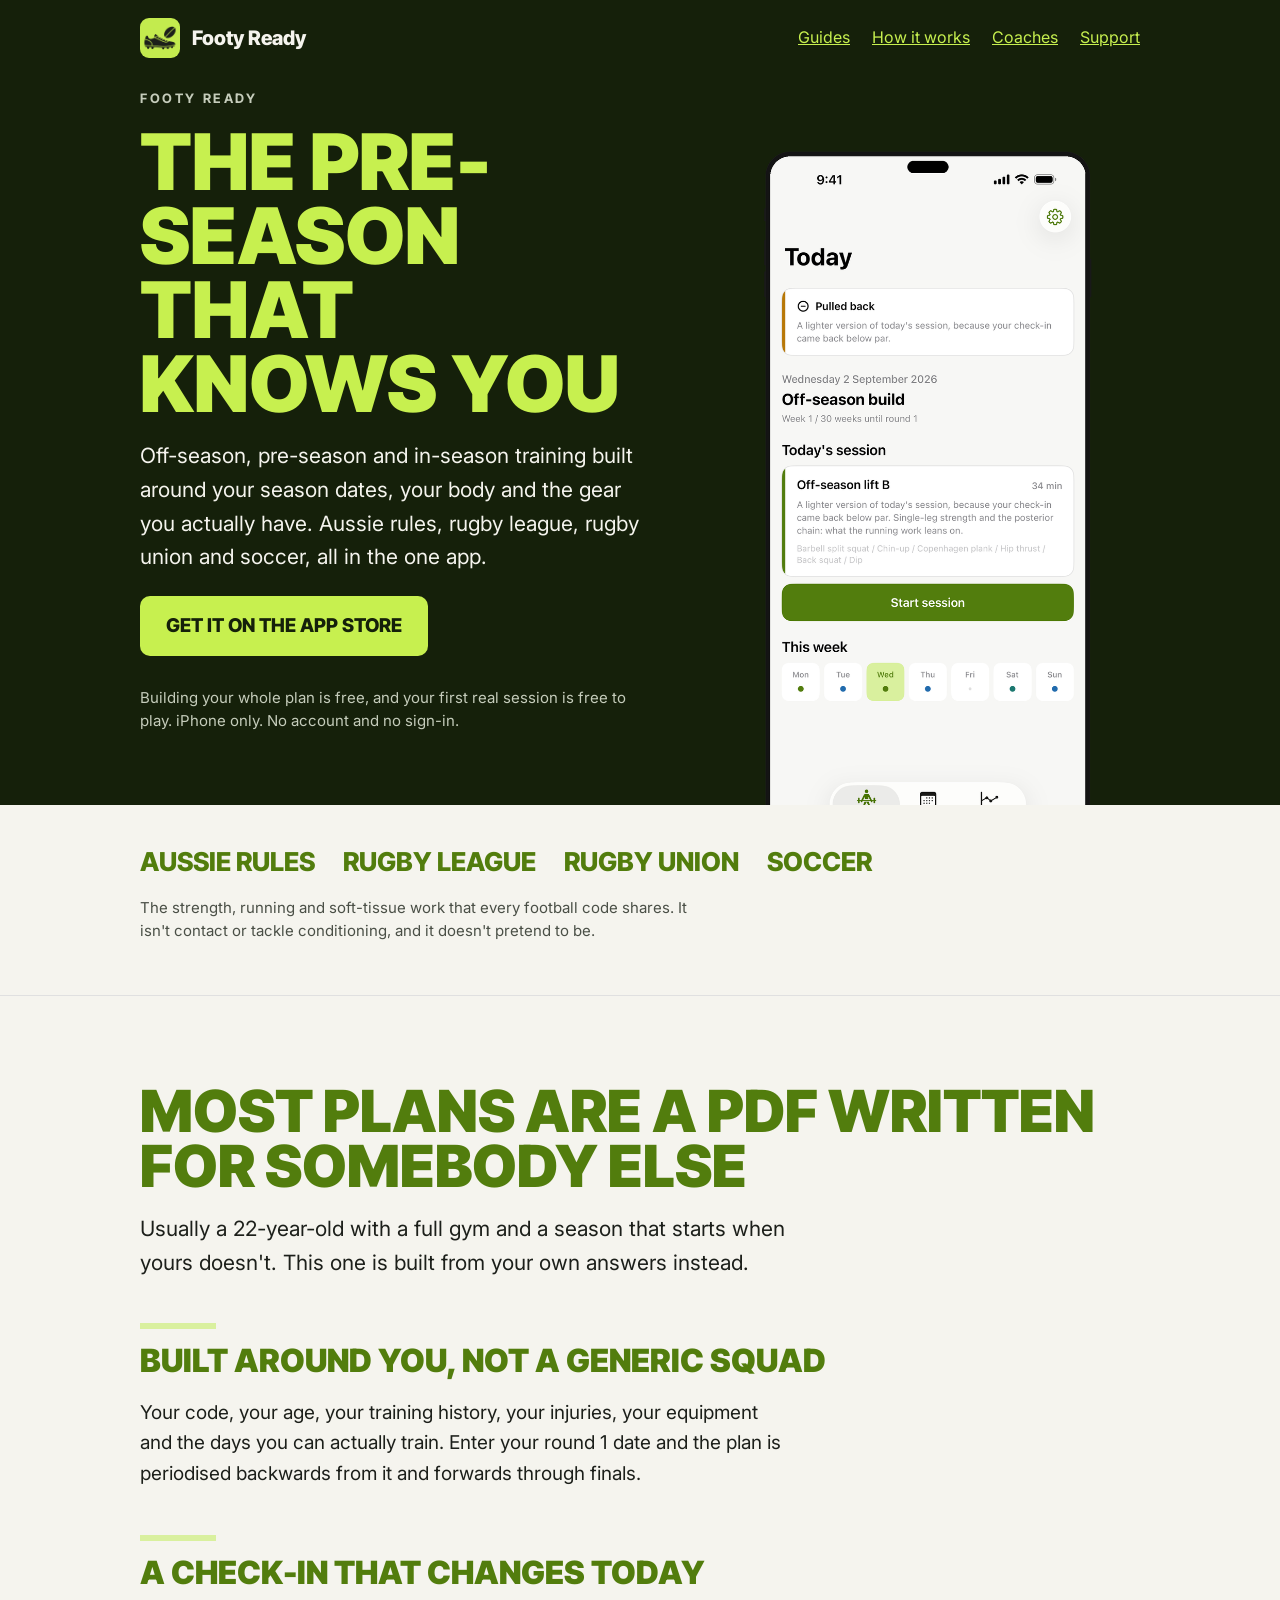
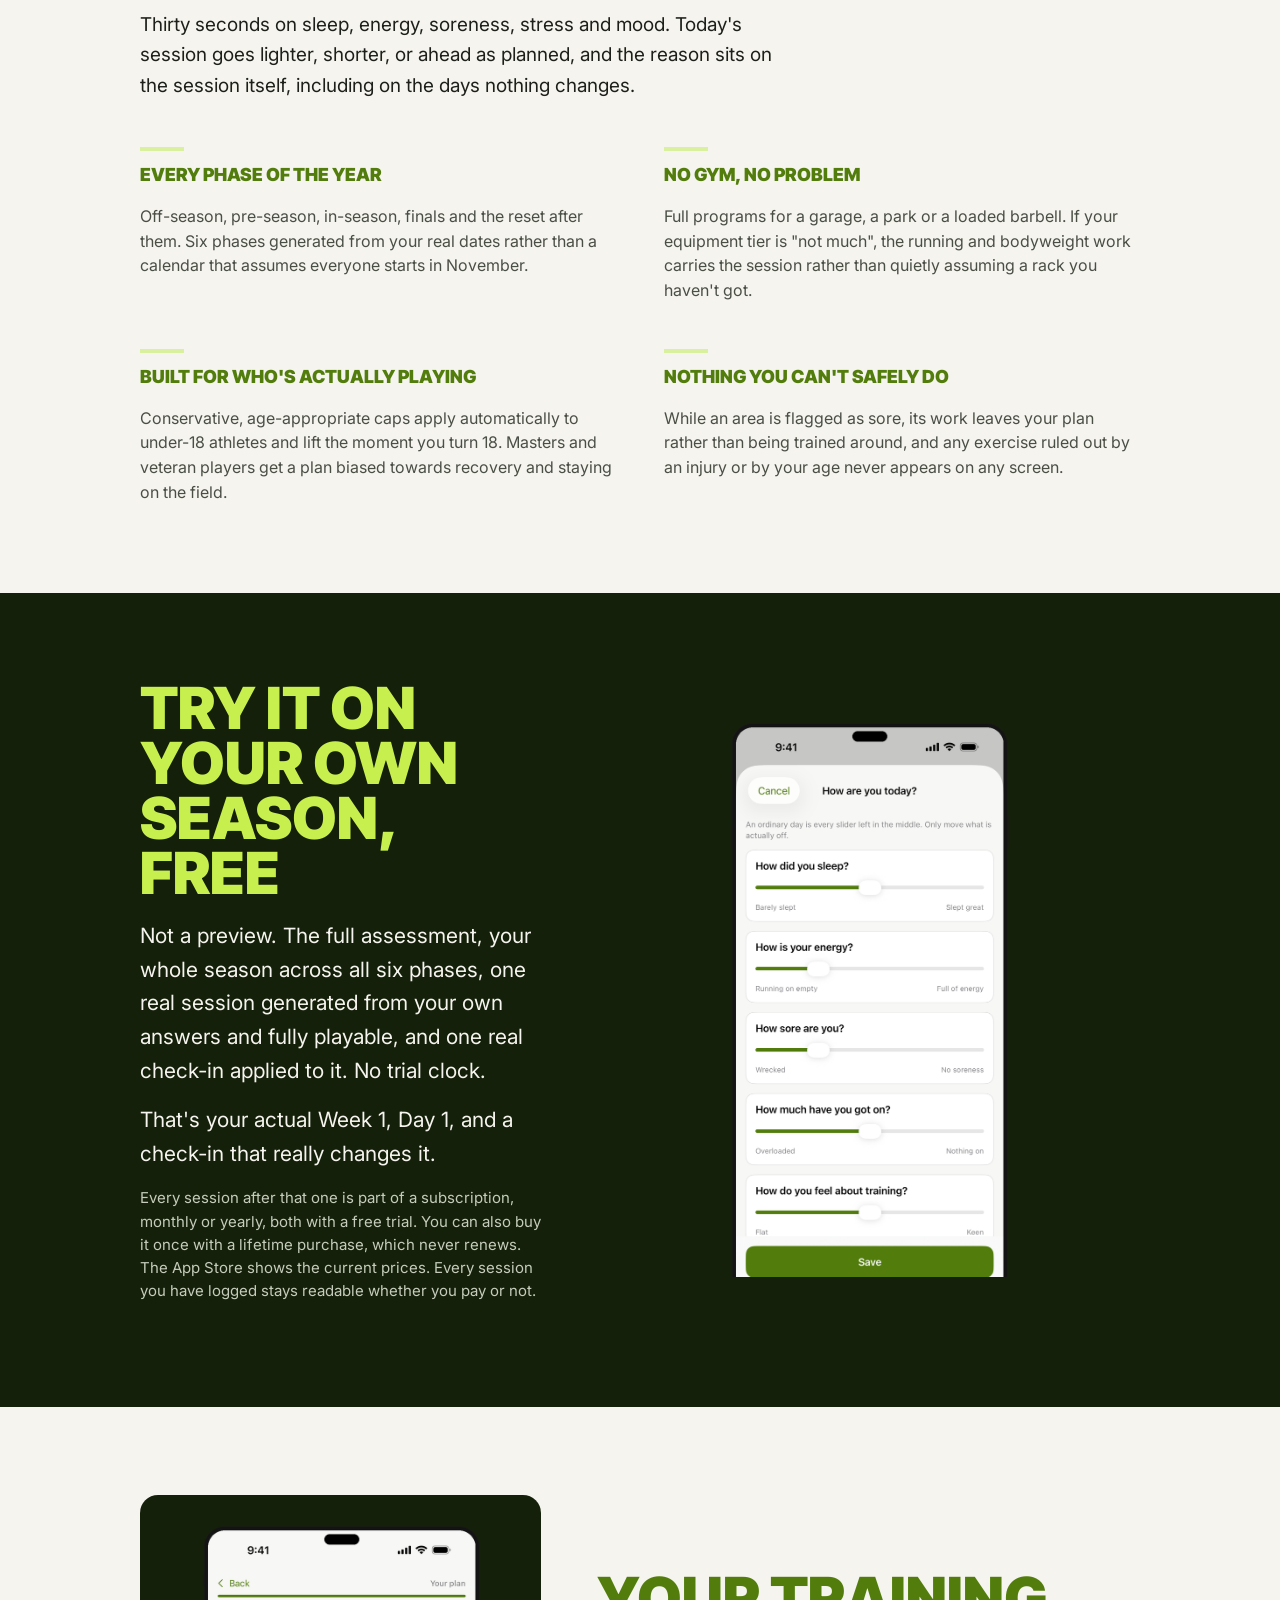
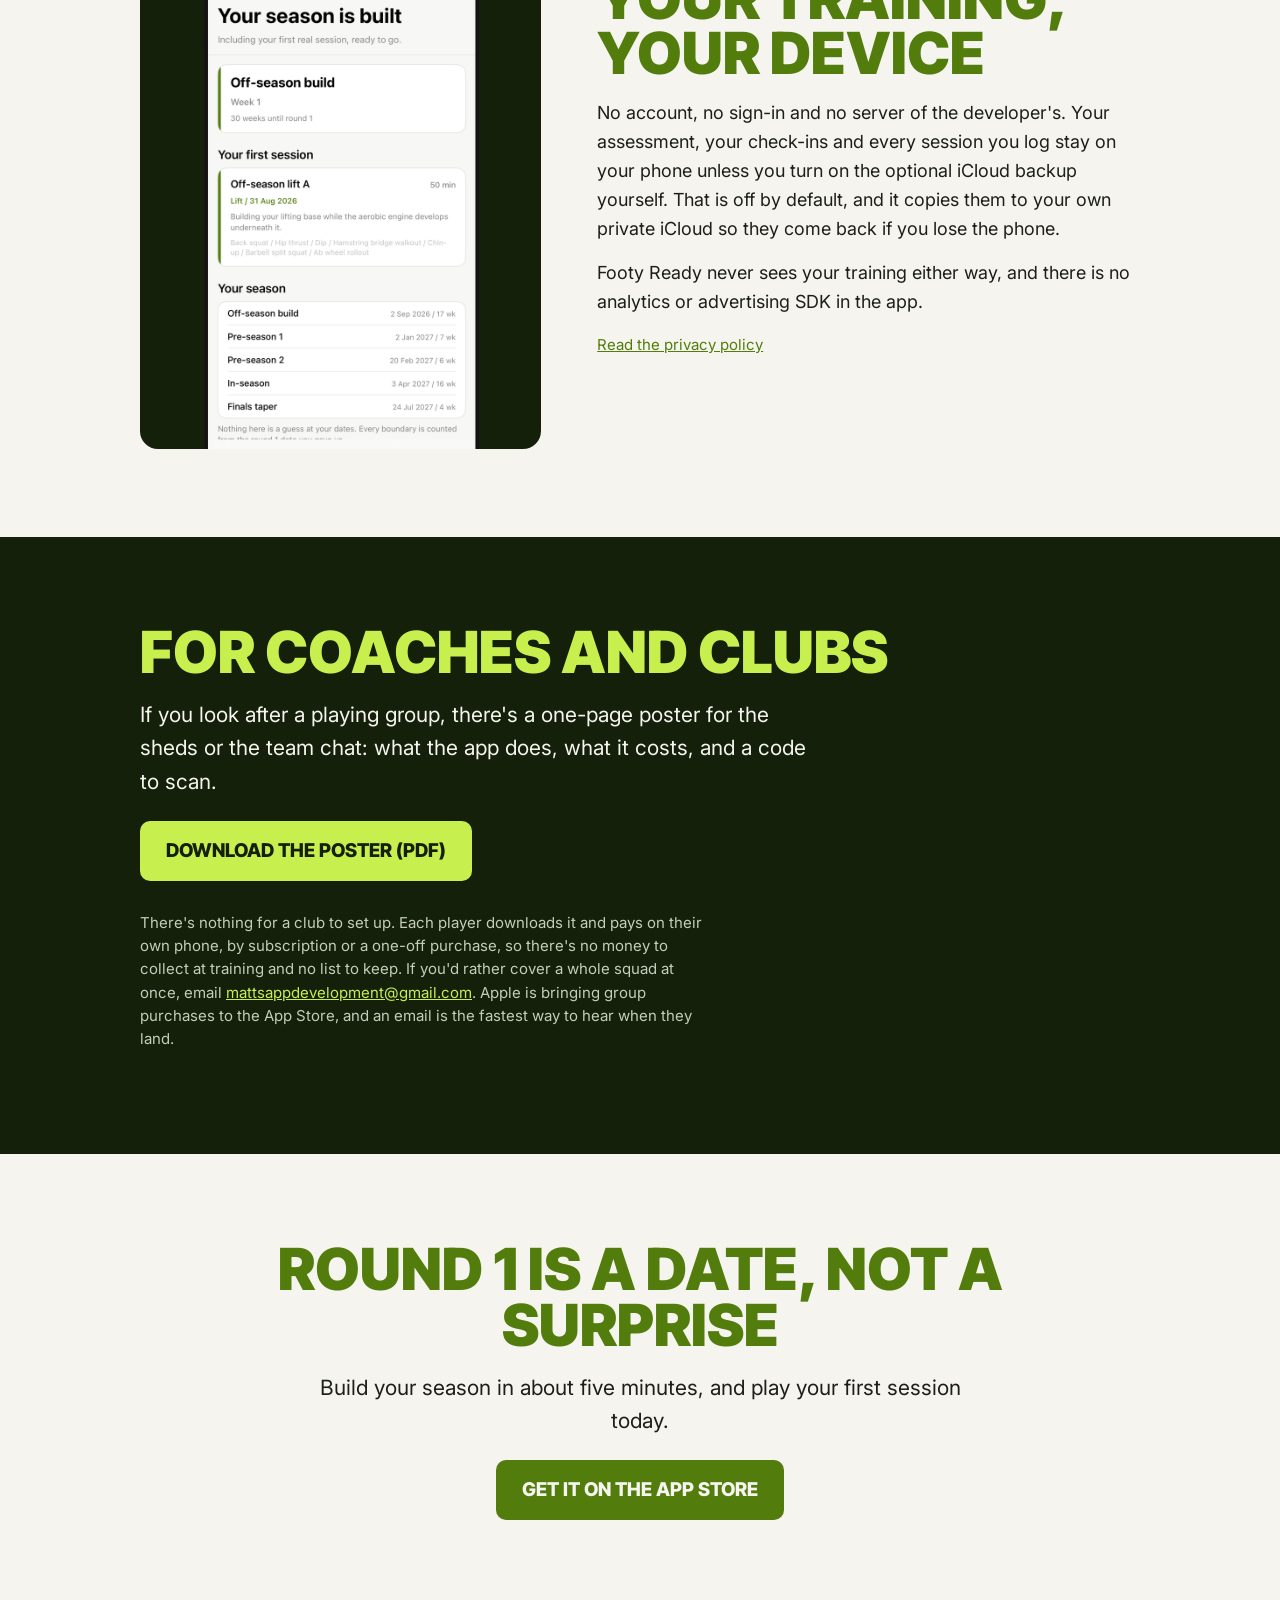
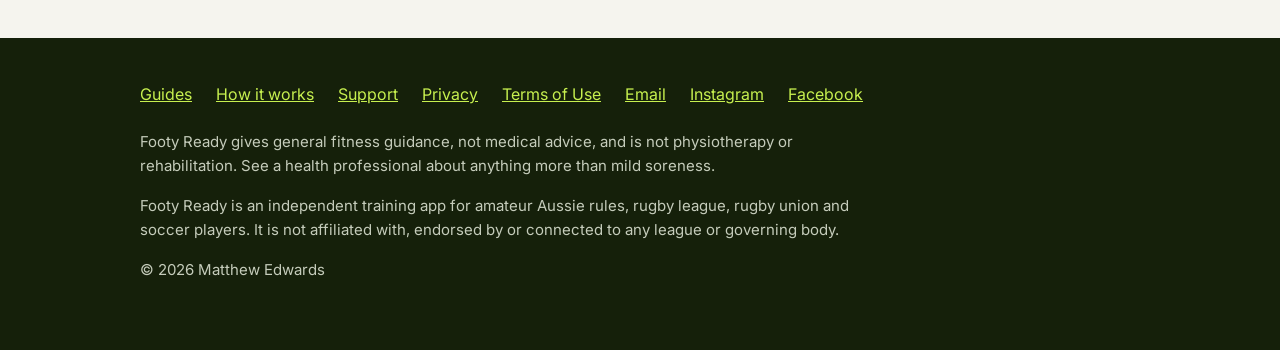
==== commit 42b78348: "Say the lifetime purchase exists, and how to restore it Version 1.4 added a one-off lifetime purchas" ====
--- a/index.html
+++ b/index.html
@@ -4,7 +4,7 @@
 <meta charset="UTF-8">
 <meta name="viewport" content="width=device-width, initial-scale=1.0">
 <title>Footy Ready: Pre-Season Training Plan App</title>
-<meta name="description" content="Off-season, pre-season and in-season training built around your season dates, your body and the gear you actually have. For amateur Aussie rules, rugby league, rugby union and soccer players.">
+<meta name="description" content="Off-season, pre-season and in-season training built around your season dates, your body and your gear. Aussie rules, rugby league, rugby union and soccer.">
 <link rel="canonical" href="https://footyreadyapp.com.au/">
 <meta name="apple-itunes-app" content="app-id=6807821197">
 <link rel="icon" href="img/favicon.png">
@@ -57,7 +57,7 @@
         "@type": "Offer",
         "price": "0",
         "priceCurrency": "AUD",
-        "description": "Free to download. Building your plan and your first session are free; every session after that is part of a subscription."
+        "description": "Free to download. Building your plan and your first session are free. Every session after that is part of a monthly or yearly subscription, or a one-off lifetime purchase."
       }
     }
   ]
@@ -158,7 +158,7 @@
       <h2>Try it on your own season, free</h2>
       <p class="lede">Not a preview. The full assessment, your whole season across all six phases, one real session generated from your own answers and fully playable, and one real check-in applied to it. No trial clock.</p>
       <p class="lede">That's your actual Week 1, Day 1, and a check-in that really changes it.</p>
-      <p class="note">Every session after that one is part of the subscription, which carries a free trial and a yearly option. The App Store shows the current price. Every session you have logged stays readable whether you're subscribed or not.</p>
+      <p class="note">Every session after that one is part of a subscription, monthly or yearly, both with a free trial. You can also buy it once with a lifetime purchase, which never renews. The App Store shows the current prices. Every session you have logged stays readable whether you pay or not.</p>
     </div>
   </div>
 </section>
@@ -182,7 +182,7 @@
     <h2>For coaches and clubs</h2>
     <p class="lede">If you look after a playing group, there's a one-page poster for the sheds or the team chat: what the app does, what it costs, and a code to scan.</p>
     <p><a class="cta" href="club-poster.pdf">Download the poster (PDF)</a></p>
-    <p class="note">There's nothing for a club to set up. Each player downloads it and subscribes on their own phone, so there's no money to collect at training and no list to keep. If you'd rather cover a whole squad at once, email <a href="mailto:mattsappdevelopment@gmail.com">mattsappdevelopment@gmail.com</a>. Apple is bringing group purchases to the App Store, and an email is the fastest way to hear when they land.</p>
+    <p class="note">There's nothing for a club to set up. Each player downloads it and pays on their own phone, by subscription or a one-off purchase, so there's no money to collect at training and no list to keep. If you'd rather cover a whole squad at once, email <a href="mailto:mattsappdevelopment@gmail.com">mattsappdevelopment@gmail.com</a>. Apple is bringing group purchases to the App Store, and an email is the fastest way to hear when they land.</p>
   </div>
 </section>
 
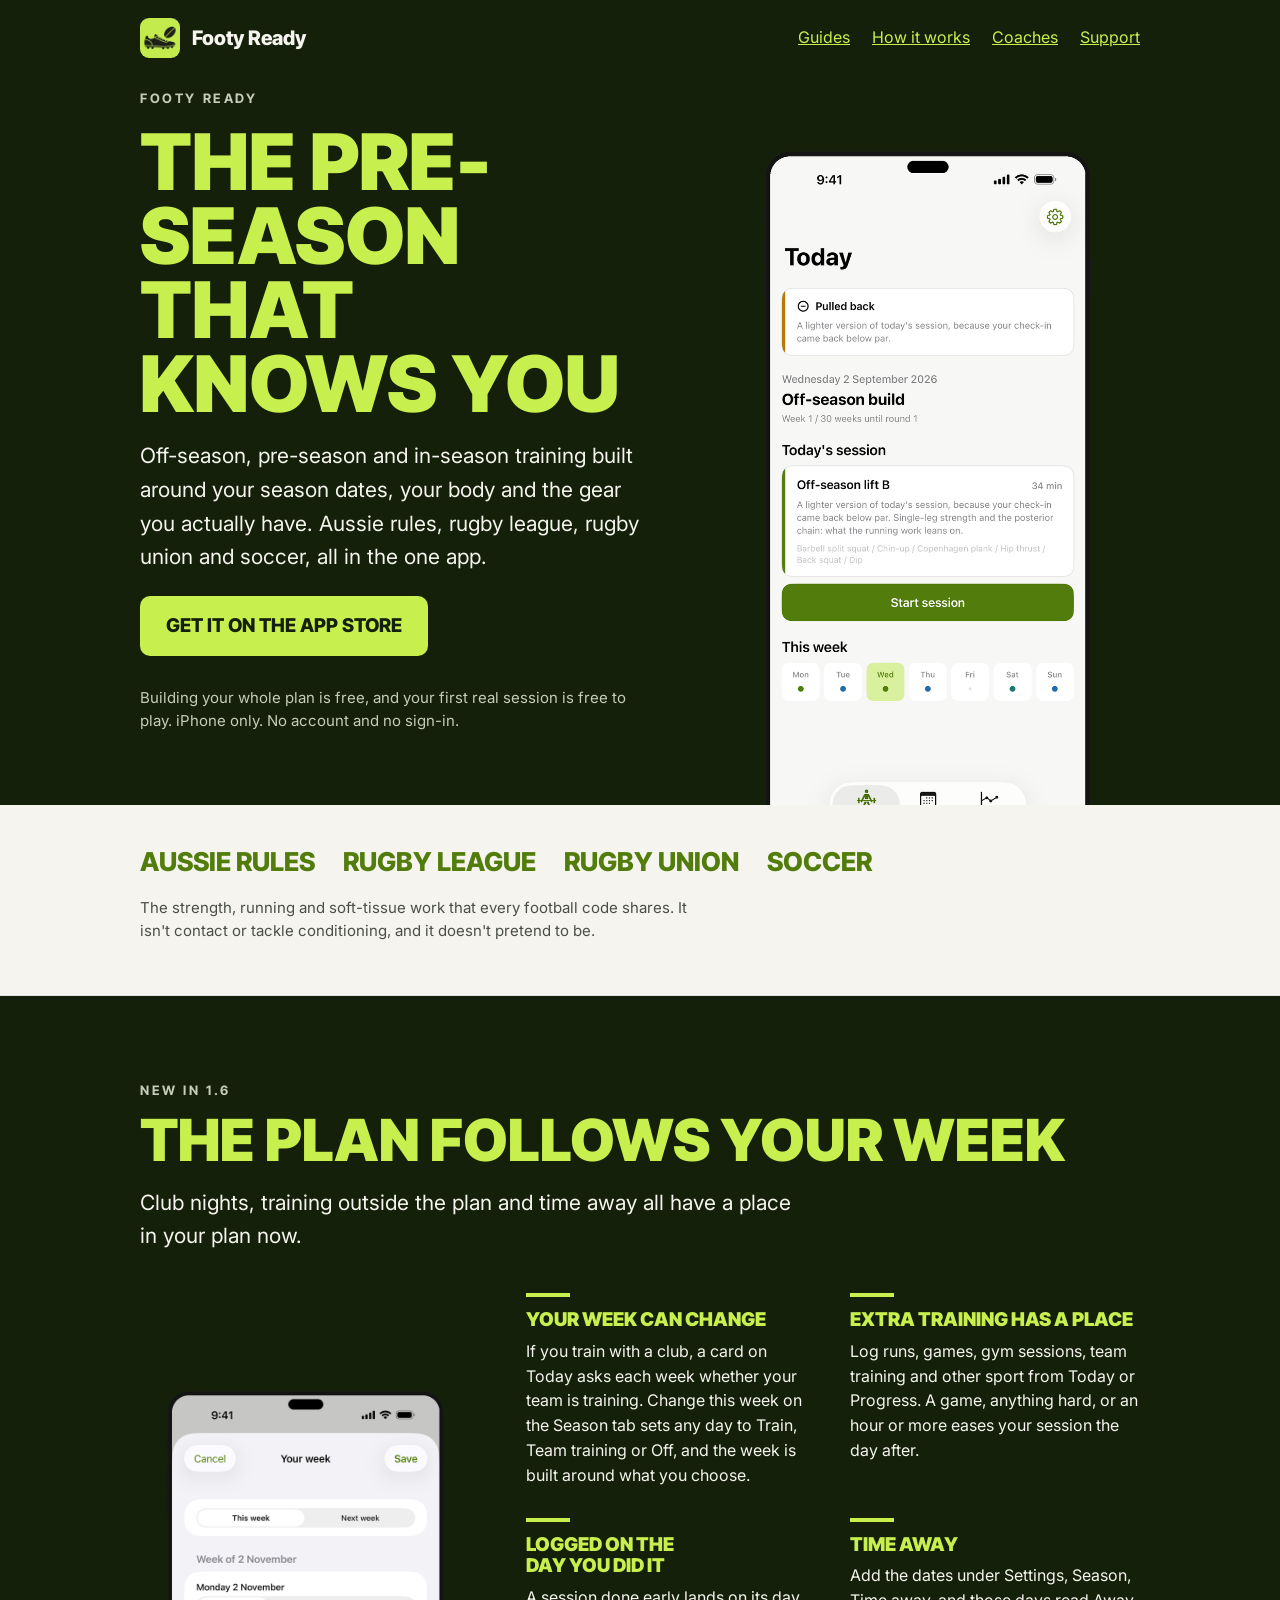
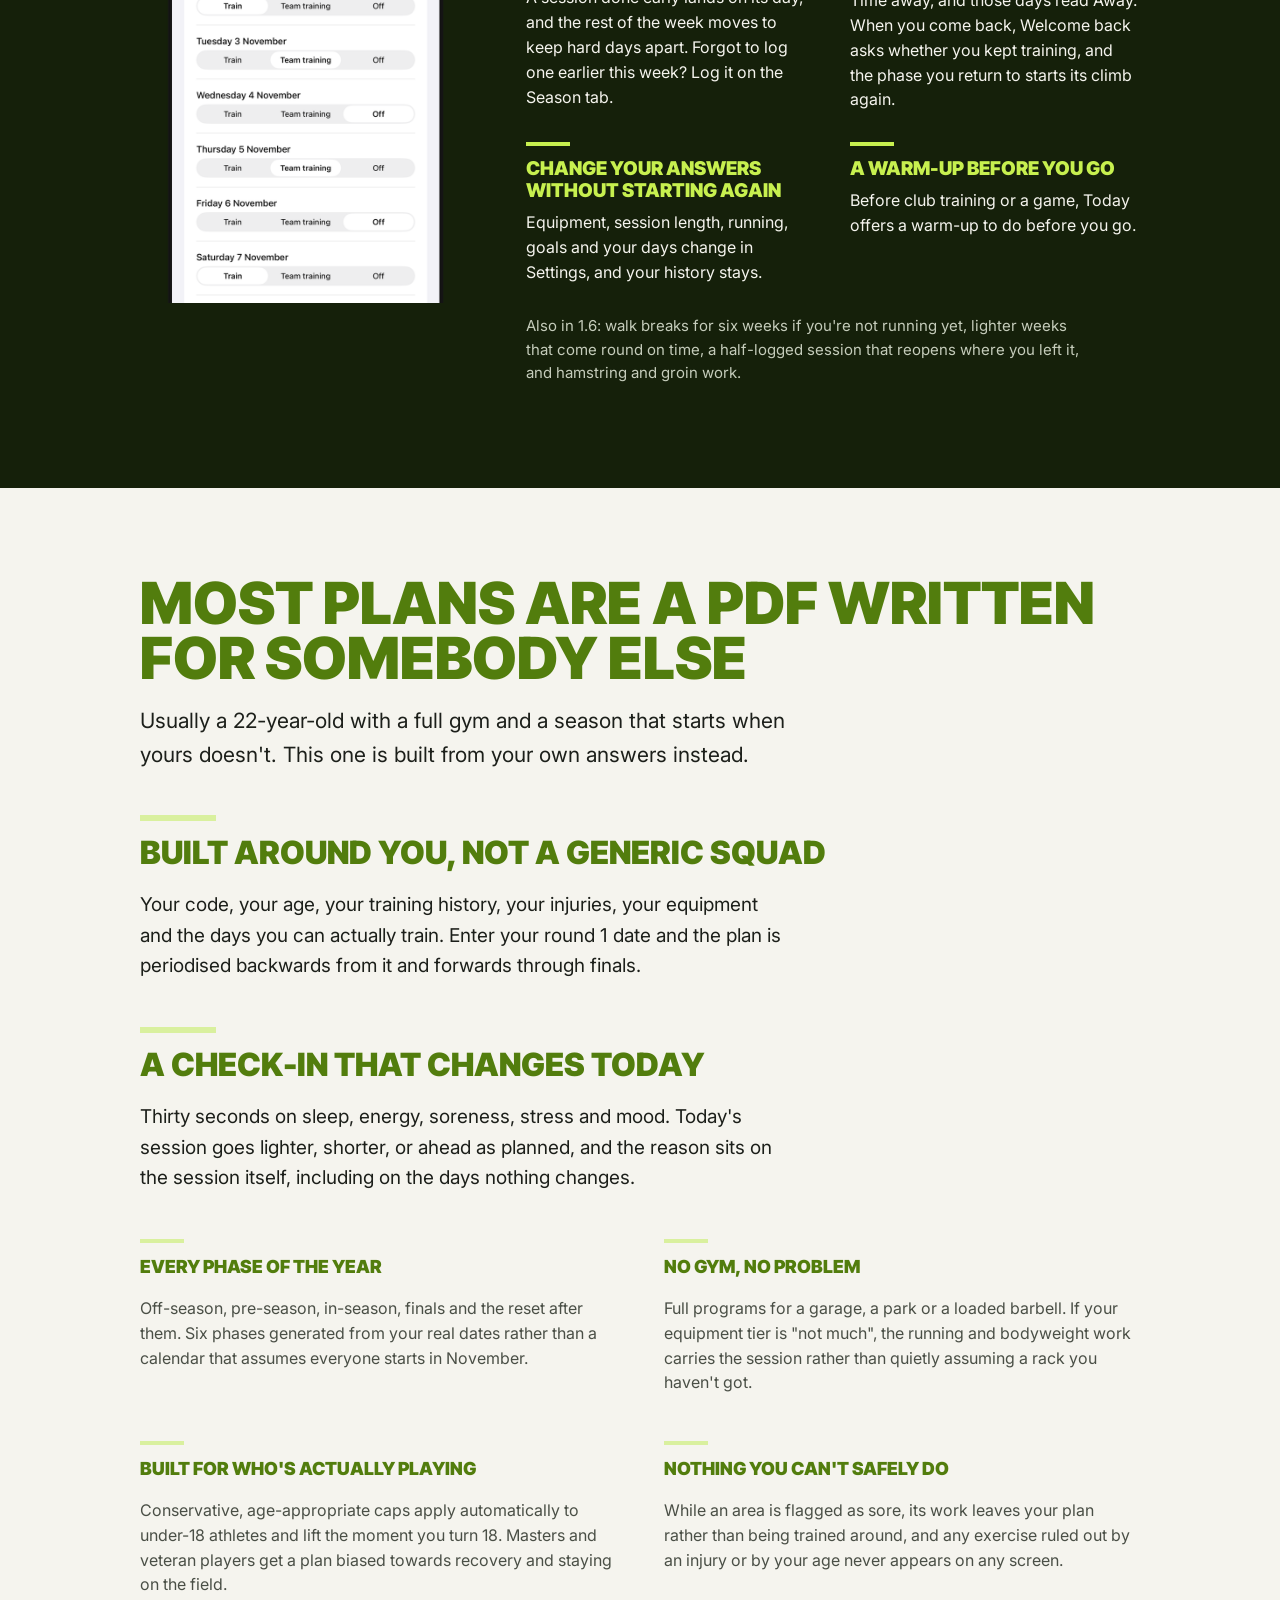
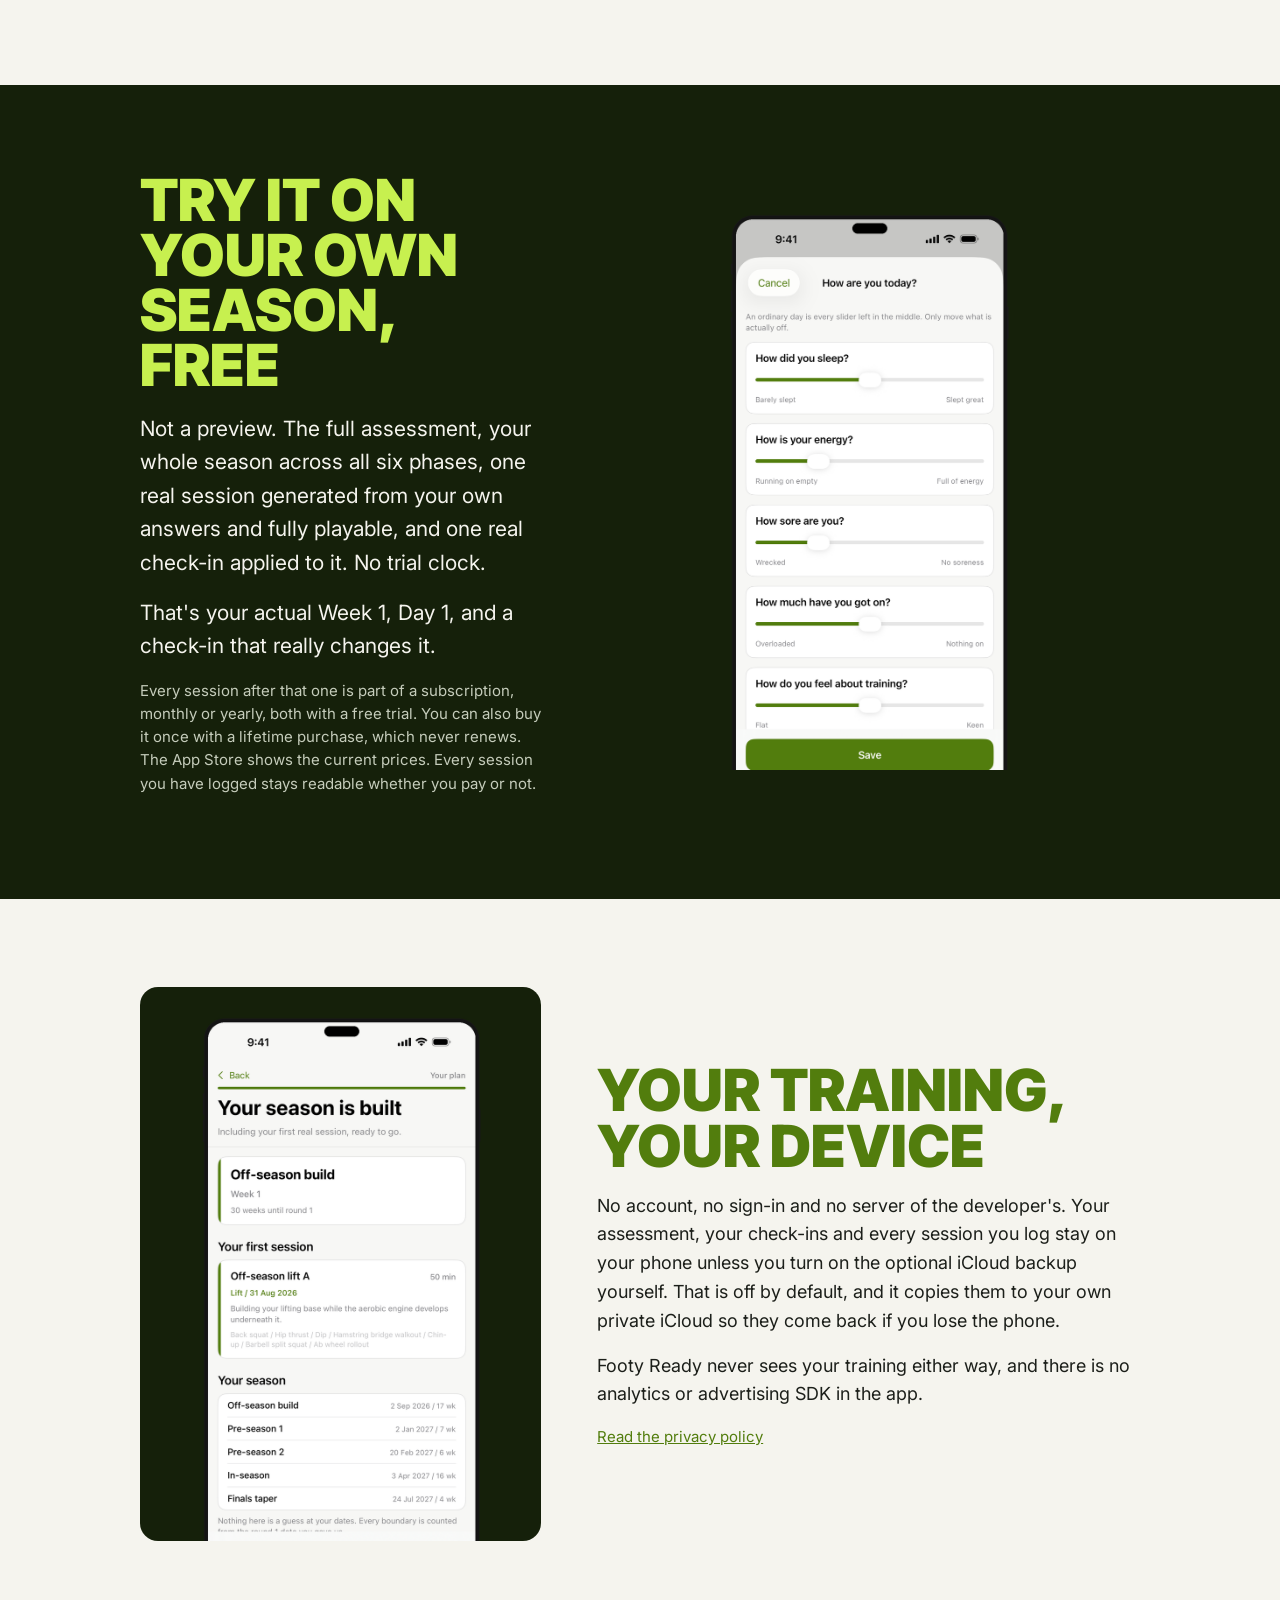
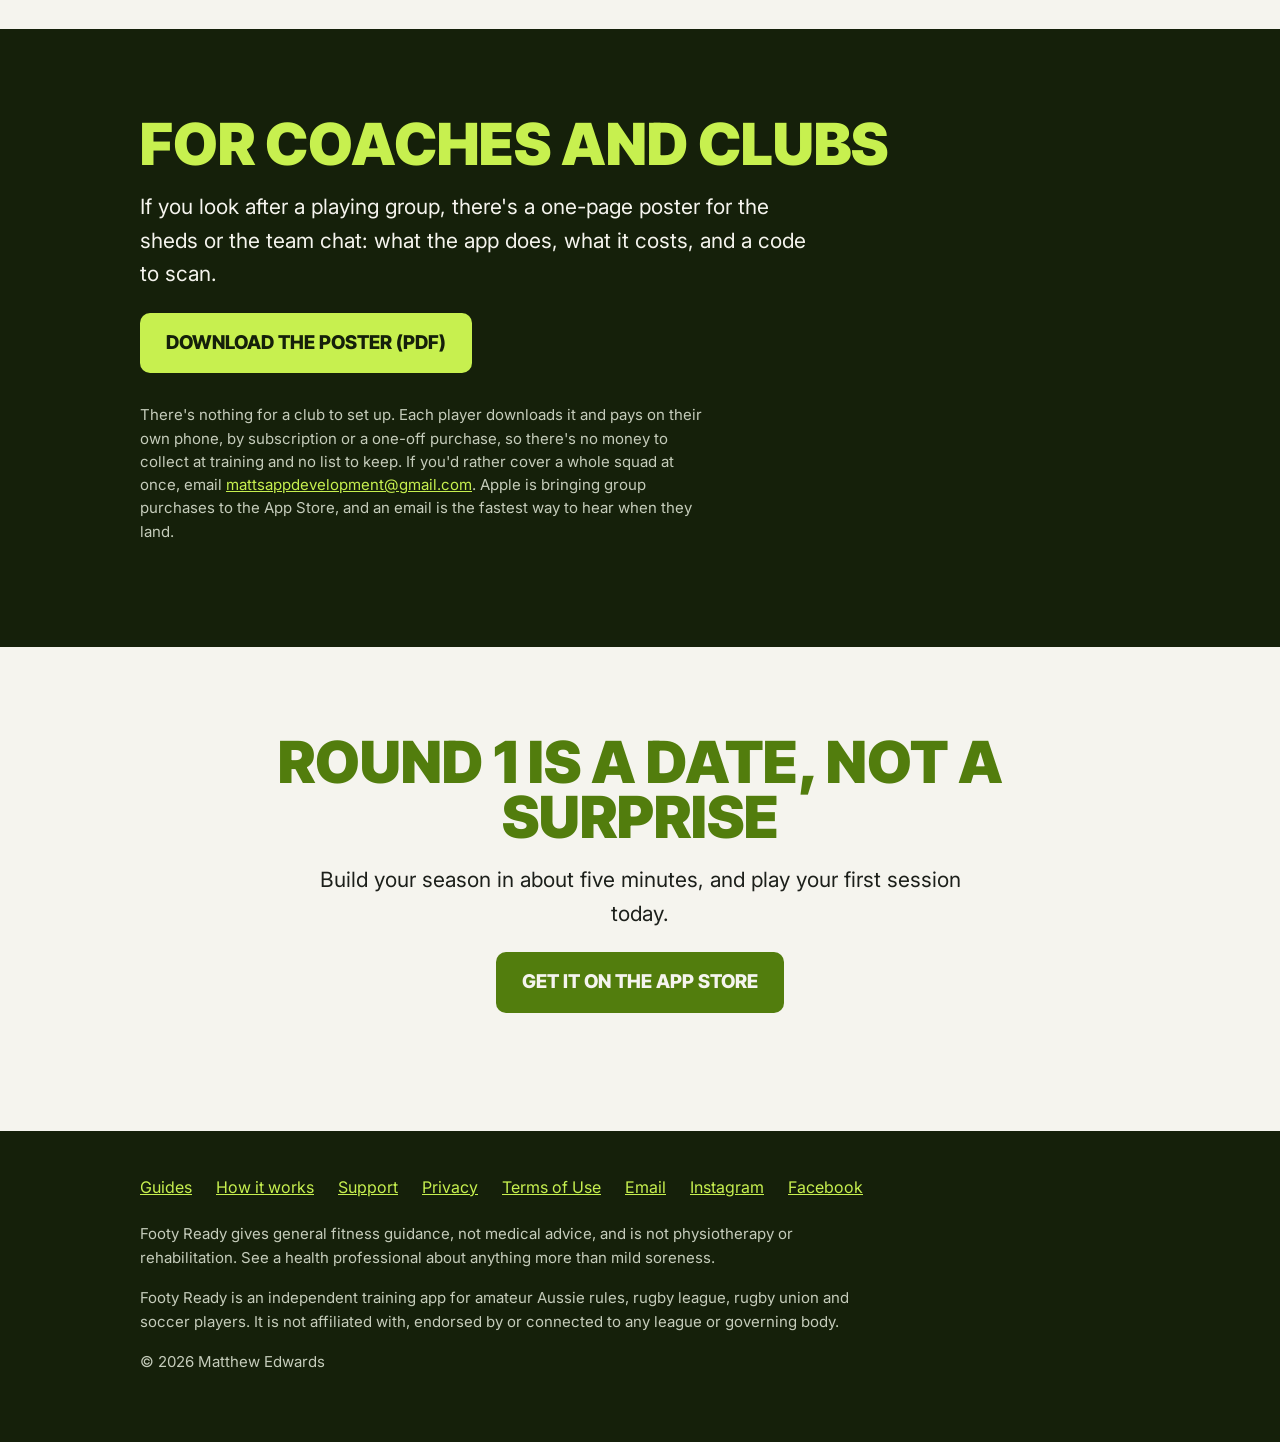
==== commit 1279e907: "Show what 1.6 adds, on the landing page and in the support answers A "New in 1.6" section on the lan" ====
--- a/index.html
+++ b/index.html
@@ -109,6 +109,54 @@
   </div>
 </div>
 
+<section class="olive" id="new">
+  <div class="wrap">
+    <h2><span class="eyebrow">New in 1.6</span>The plan follows your week</h2>
+    <p class="lede">Club nights, training outside the plan and time away all have a place in your plan now.</p>
+  </div>
+  <div class="wrap split">
+    <figure class="shot">
+      <img src="img/shot-week.png" alt="The Your week editor in Footy Ready, with each day of the week set to Train, Team training or Off.">
+    </figure>
+    <div>
+      <div class="news">
+        <div>
+          <div class="rule"></div>
+          <h3>Your week can change</h3>
+          <p>If you train with a club, a card on Today asks each week whether your team is training. Change this week on the Season tab sets any day to Train, Team training or Off, and the week is built around what you choose.</p>
+        </div>
+        <div>
+          <div class="rule"></div>
+          <h3>Extra training has a place</h3>
+          <p>Log runs, games, gym sessions, team training and other sport from Today or Progress. A game, anything hard, or an hour or more eases your session the day after.</p>
+        </div>
+        <div>
+          <div class="rule"></div>
+          <h3>Logged on the day you did it</h3>
+          <p>A session done early lands on its day, and the rest of the week moves to keep hard days apart. Forgot to log one earlier this week? Log it on the Season tab.</p>
+        </div>
+        <div>
+          <div class="rule"></div>
+          <h3>Time away</h3>
+          <p>Add the dates under Settings, Season, Time away, and those days read Away. When you come back, Welcome back asks whether you kept training, and the phase you return to starts its climb again.</p>
+        </div>
+        <div>
+          <div class="rule"></div>
+          <h3>Change your answers without starting again</h3>
+          <p>Equipment, session length, running, goals and your days change in Settings, and your history stays.</p>
+        </div>
+        <div>
+          <div class="rule"></div>
+          <h3>A warm-up before you go</h3>
+          <p>Before club training or a game, Today offers a warm-up to do before you go.</p>
+        </div>
+      </div>
+
+      <p class="note">Also in 1.6: walk breaks for six weeks if you're not running yet, lighter weeks that come round on time, a half-logged session that reopens where you left it, and hamstring and groin work.</p>
+    </div>
+  </div>
+</section>
+
 <section class="bone">
   <div class="wrap">
     <h2>Most plans are a PDF written for somebody else</h2>
--- a/site.css
+++ b/site.css
@@ -143,6 +143,17 @@
 }
 .split .shot img { width: 100%; max-width: 280px; height: auto; display: block; margin: 0 auto; }
 
+/* What a version adds, beside its device shot. Two columns once the copy column
+   of a split is wide enough for them, so six items do not stretch the section
+   to twice the height of the shot. The eyebrow names the version and comes off
+   when the next one ships. */
+.news { display: grid; gap: 26px; margin: 0 0 30px; }
+#new .split { margin-top: 40px; }
+.news p { margin: 0; font-size: 16px; line-height: 1.55; }
+.news h3 { font-size: 19px; margin-bottom: 8px; text-wrap: balance; }
+.news .rule { width: 44px; height: 4px; background: var(--chartreuse); margin-bottom: 12px; }
+#new .eyebrow { margin-bottom: 16px; }
+
 .centre { text-align: center; }
 .centre .lede { margin-left: auto; margin-right: auto; }
 
@@ -168,6 +179,11 @@
   .features .lead { grid-column: 1 / -1; }
   .split { grid-template-columns: 0.85fr 1.15fr; gap: 56px; }
   .split.reverse .shot { order: 2; }
+}
+
+@media (min-width: 960px) {
+  #new .split { grid-template-columns: 0.7fr 1.3fr; }
+  .news { grid-template-columns: 1fr 1fr; gap: 30px 34px; }
 }
 
 /* ---------------------------------------------------------------------------
